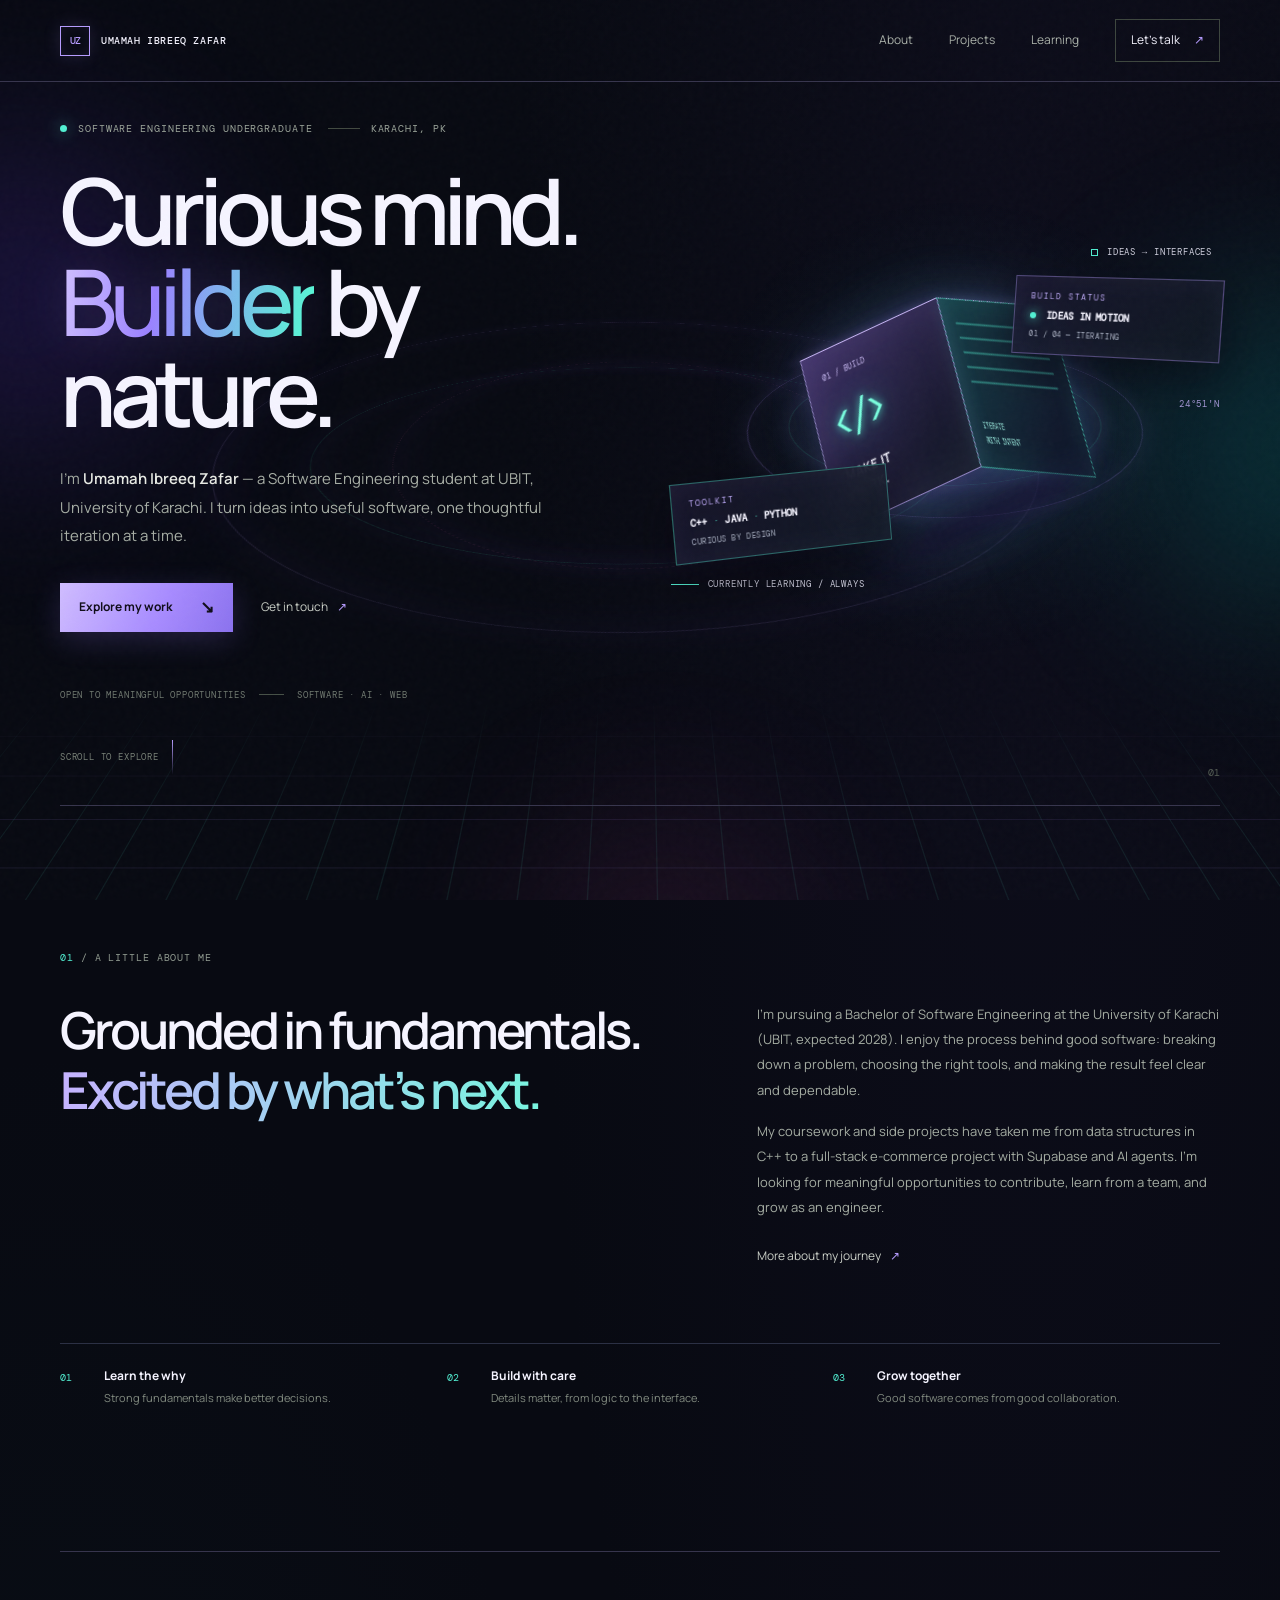
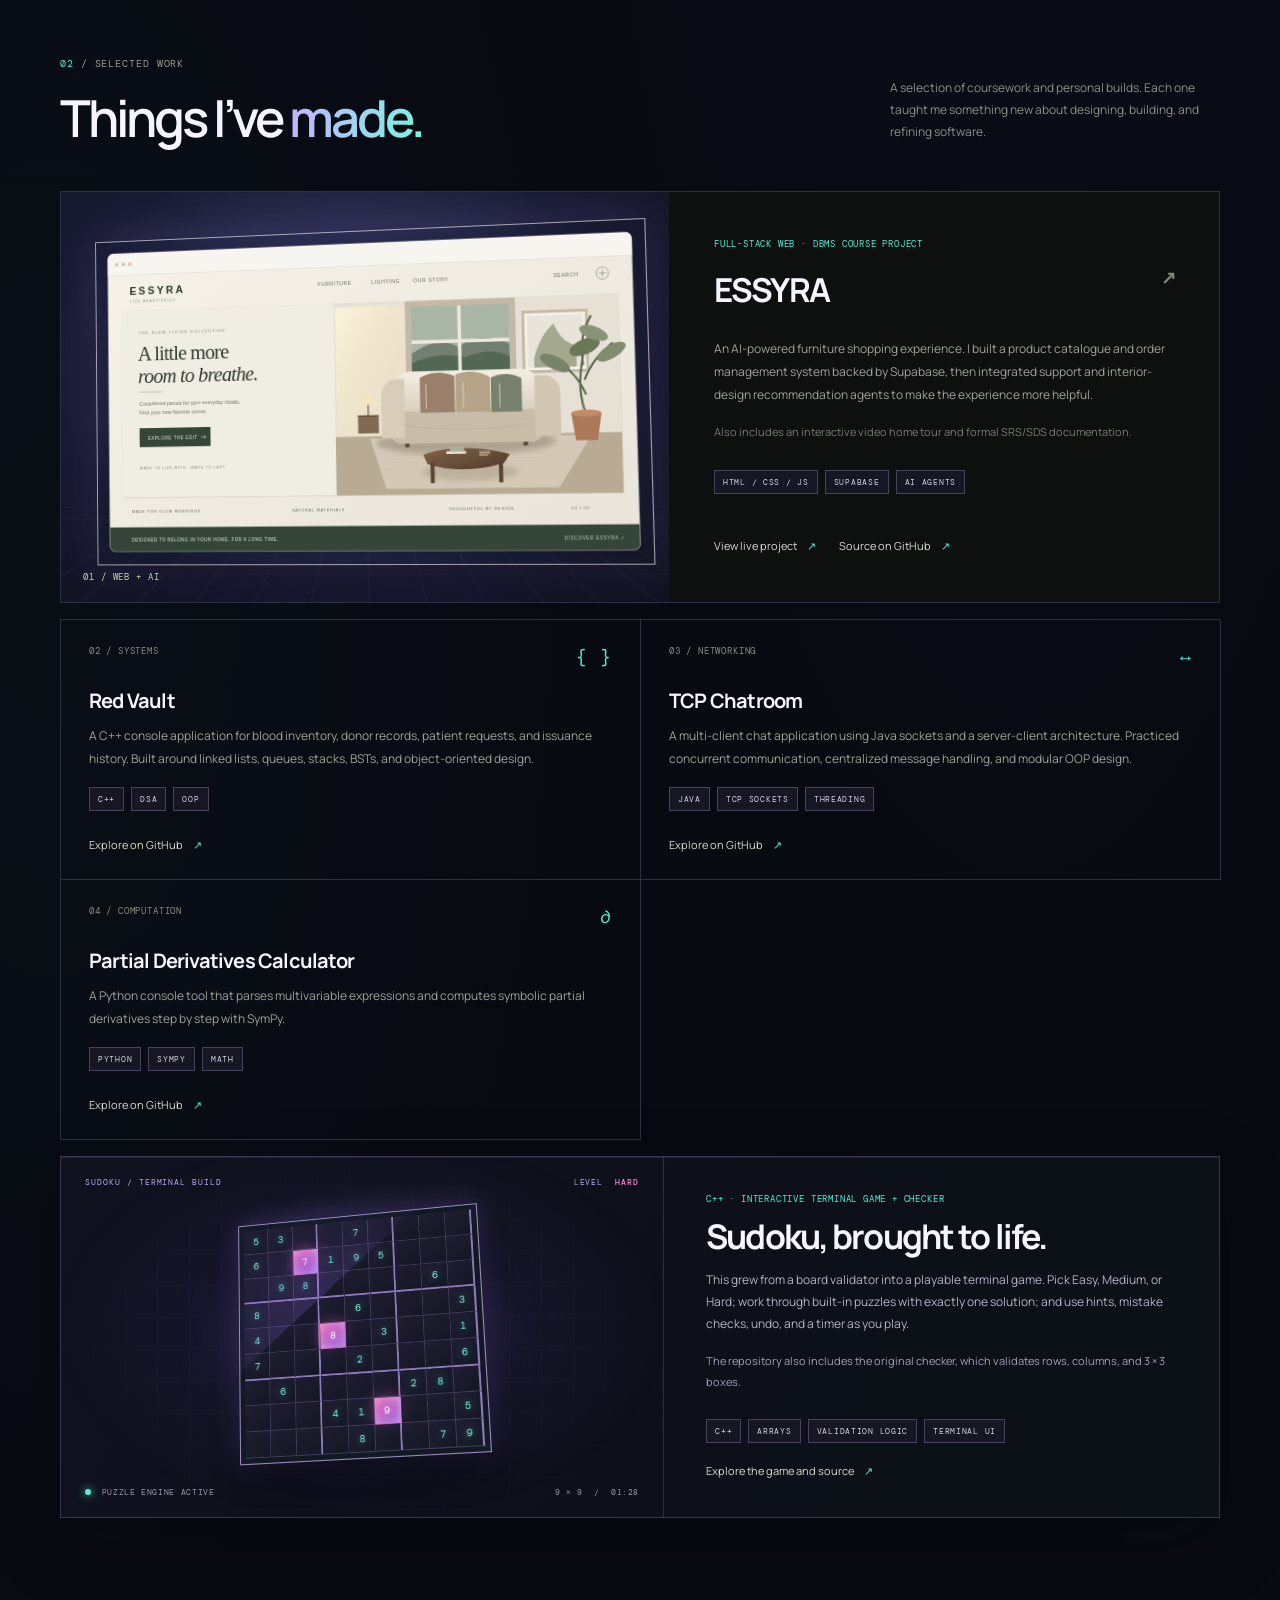
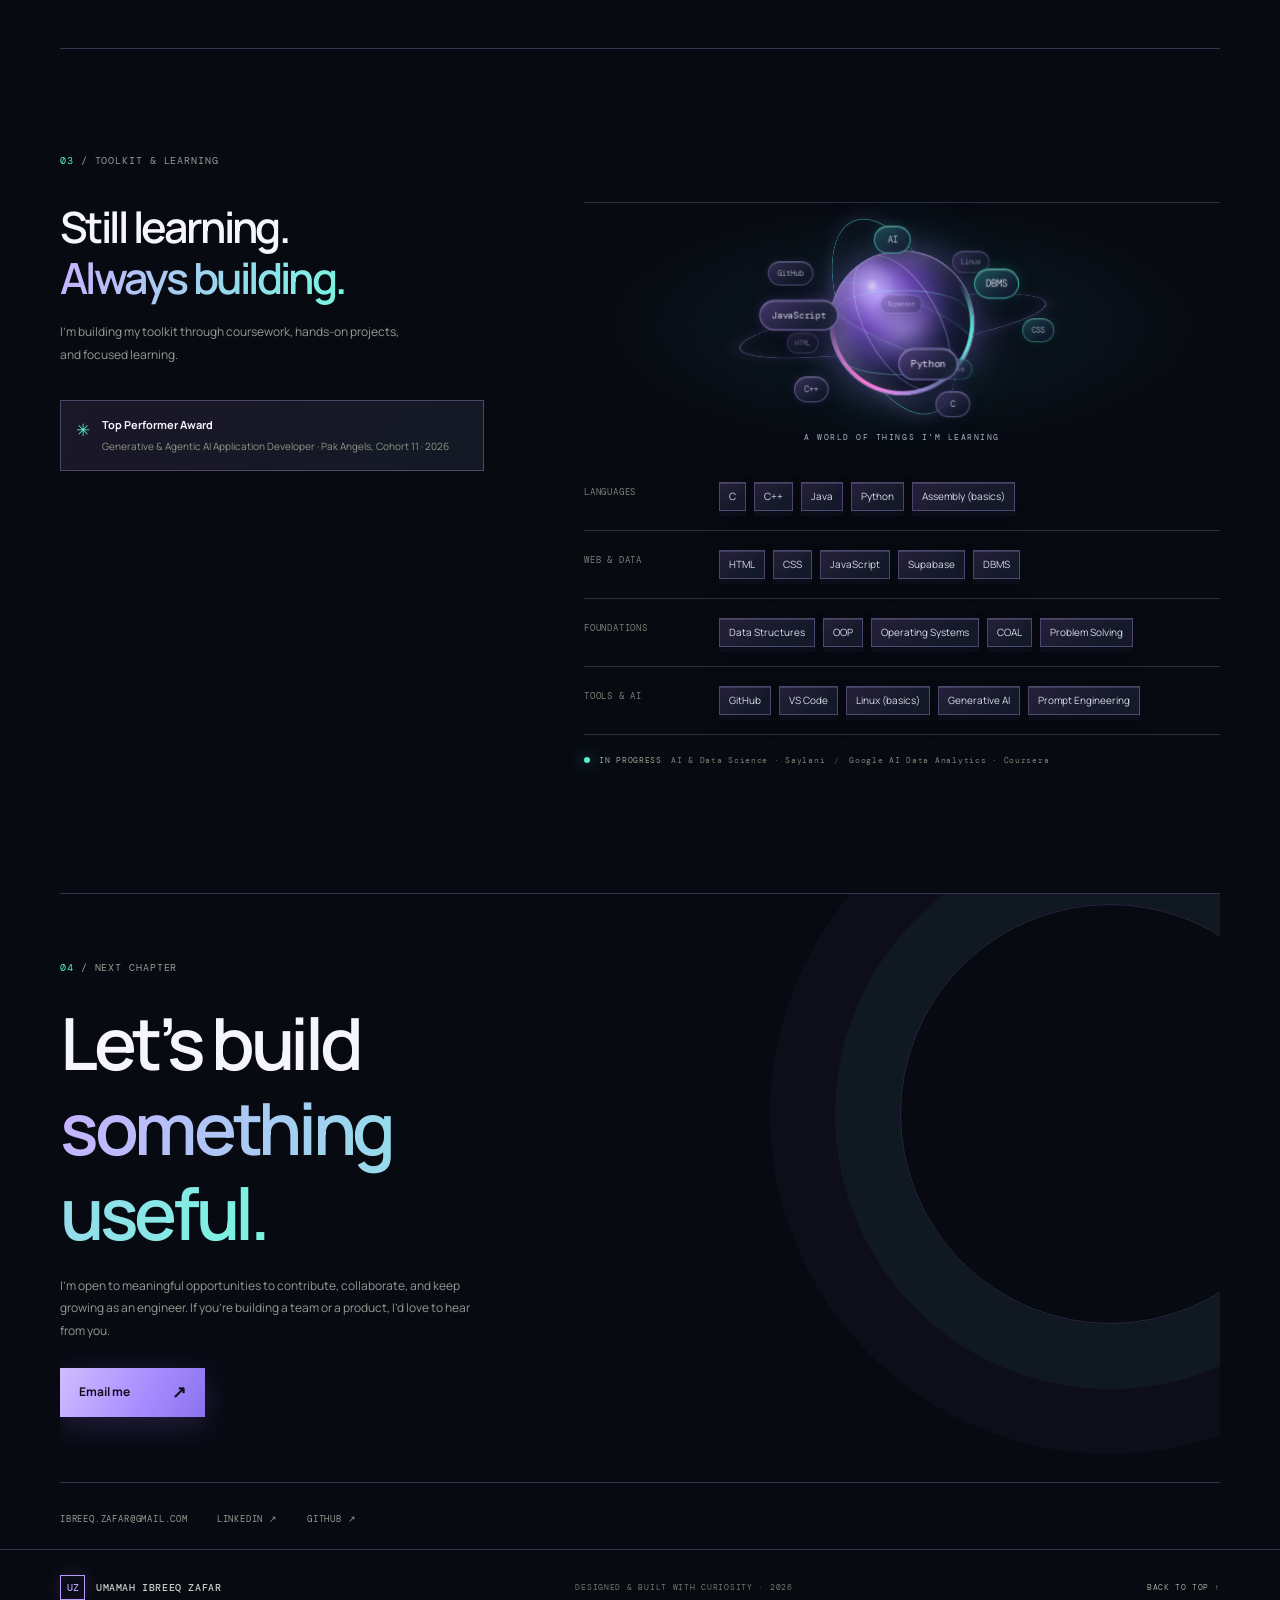
==== umamahibreeq.html @ ab9f7535 "Publish personal portfolio site" ====
<!doctype html>
<html lang="en">
<head>
  <meta charset="utf-8">
  <meta name="viewport" content="width=device-width, initial-scale=1">
  <meta name="theme-color" content="#0b0d0c">
  <meta name="description" content="Umamah Ibreeq Zafar is a Software Engineering undergraduate at UBIT, University of Karachi, building thoughtful software with C++, Java, Python, and web technologies.">
  <meta property="og:title" content="Umamah Ibreeq Zafar — Software Engineering Student">
  <meta property="og:description" content="Software engineering, AI assisted development, and projects built to solve real problems.">
  <meta property="og:type" content="website">
  <title>Umamah Ibreeq Zafar — Software Engineering Student</title>
  <link rel="preconnect" href="https://fonts.googleapis.com">
  <link rel="preconnect" href="https://fonts.gstatic.com" crossorigin>
  <link href="https://fonts.googleapis.com/css2?family=DM+Mono:wght@400;500&family=Manrope:wght@400;500;600;700;800&display=swap" rel="stylesheet">
  <link rel="stylesheet" href="styles.css">
  <link rel="stylesheet" href="effects.css">
</head>
<body>
  <div class="ambient-scene" aria-hidden="true">
    <div class="ambient-glow glow-left"></div><div class="ambient-glow glow-right"></div><div class="ambient-glow glow-floor"></div>
    <div class="ambient-ring ring-one"></div><div class="ambient-ring ring-two"></div><div class="ambient-ring ring-three"></div>
    <div class="ambient-grid"></div>
  </div>
  <div class="grain" aria-hidden="true"></div>
  <header class="topbar">
    <a class="wordmark" href="#home" aria-label="Umamah Ibreeq Zafar home"><span class="mark">UZ</span><span>UMAMAH IBREEQ ZAFAR</span></a>
    <nav aria-label="Main navigation">
      <a href="#about">About</a><a href="#work">Projects</a><a href="#learning">Learning</a>
      <a class="nav-contact" href="#contact">Let’s talk <span aria-hidden="true">↗</span></a>
    </nav>
  </header>

  <main>
    <section class="hero section-wrap" id="home">
      <div class="hero-copy">
        <div class="eyebrow"><span class="status-dot"></span> SOFTWARE ENGINEERING UNDERGRADUATE <span class="eyebrow-line"></span> KARACHI, PK</div>
        <h1>Curious mind.<br><span class="outline-word">Builder</span> by nature.</h1>
        <p class="hero-intro">I’m <strong>Umamah Ibreeq Zafar</strong> — a Software Engineering student at UBIT, University of Karachi. I turn ideas into useful software, one thoughtful iteration at a time.</p>
        <div class="hero-actions">
          <a class="button button-primary" href="#work">Explore my work <span aria-hidden="true">↘</span></a>
          <a class="text-link" href="mailto:ibreeq.zafar@gmail.com">Get in touch <span aria-hidden="true">↗</span></a>
        </div>
        <div class="hero-meta"><span>OPEN TO MEANINGFUL OPPORTUNITIES</span><span class="meta-sep"></span><span>SOFTWARE · AI · WEB</span></div>
      </div>
      <div class="hero-art" aria-label="Abstract three dimensional illustration of a software project taking shape">
        <div class="holo-panel panel-a" aria-hidden="true"><span>BUILD STATUS</span><strong><i></i> IDEAS IN MOTION</strong><small>01 / 04 — ITERATING</small></div>
        <div class="holo-panel panel-b" aria-hidden="true"><span>TOOLKIT</span><strong>C++ <b>·</b> JAVA <b>·</b> PYTHON</strong><small>CURIOUS BY DESIGN</small></div>
        <div class="orbit orbit-one"></div><div class="orbit orbit-two"></div>
        <div class="float-label label-top"><span class="tiny-square"></span> IDEAS → INTERFACES</div>
        <div class="cube-scene">
          <div class="cube">
            <div class="cube-face face-front"><span class="face-index">01 / BUILD</span><span class="face-symbol">&lt;/&gt;</span><span class="face-caption">MAKE IT<br>WORK.</span></div>
            <div class="cube-face face-side"><span class="side-lines"></span><span class="side-label">ITERATE<br>WITH INTENT</span></div>
            <div class="cube-face face-top"><span class="top-orbit"></span></div>
          </div>
          <div class="cube-shadow"></div>
        </div>
        <div class="float-label label-bottom"><span class="pulse-line"></span> CURRENTLY LEARNING / ALWAYS</div>
        <span class="art-coordinate coordinate-a">24°51′N</span><span class="art-coordinate coordinate-b">67°00′E</span>
      </div>
      <a class="scroll-cue" href="#about"><span>SCROLL TO EXPLORE</span><span class="scroll-line"></span></a>
      <span class="hero-number">01</span>
    </section>

    <section class="intro section-wrap" id="about">
      <div class="section-kicker"><span>01</span> / A LITTLE ABOUT ME</div>
      <div class="intro-grid">
        <h2>Grounded in fundamentals.<br><em>Excited by what’s next.</em></h2>
        <div class="intro-text"><p>I’m pursuing a Bachelor of Software Engineering at the University of Karachi (UBIT, expected 2028). I enjoy the process behind good software: breaking down a problem, choosing the right tools, and making the result feel clear and dependable.</p><p>My coursework and side projects have taken me from data structures in C++ to a full-stack e-commerce project with Supabase and AI agents. I’m looking for meaningful opportunities to contribute, learn from a team, and grow as an engineer.</p><a class="inline-link" href="https://www.linkedin.com/in/umamah-ibreeq-9a2bb63a8/" target="_blank" rel="noreferrer">More about my journey <span aria-hidden="true">↗</span></a></div>
      </div>
      <div class="principles"><div><span class="principle-no">01</span><strong>Learn the why</strong><span>Strong fundamentals make better decisions.</span></div><div><span class="principle-no">02</span><strong>Build with care</strong><span>Details matter, from logic to the interface.</span></div><div><span class="principle-no">03</span><strong>Grow together</strong><span>Good software comes from good collaboration.</span></div></div>
    </section>

    <section class="projects section-wrap" id="work">
      <div class="section-heading"><div><div class="section-kicker"><span>02</span> / SELECTED WORK</div><h2>Things I’ve <em>made.</em></h2></div><p>A selection of coursework and personal builds. Each one taught me something new about designing, building, and refining software.</p></div>
      <article class="project project-featured">
        <div class="project-visual essyra-visual"><div class="visual-grid"></div><img class="essyra-homepage" src="assets/essyra-homepage.svg" alt="Original homepage concept for ESSYRA, showing a refined furniture store with a warm, illustrated living room and editorial product layout"><span class="visual-tag">01 / WEB + AI</span></div>
        <div class="project-copy"><div class="project-type">FULL-STACK WEB · DBMS COURSE PROJECT</div><h3>ESSYRA<span class="project-arrow">↗</span></h3><p>An AI-powered furniture shopping experience. I built a product catalogue and order management system backed by Supabase, then integrated support and interior-design recommendation agents to make the experience more helpful.</p><p class="project-extra">Also includes an interactive video home tour and formal SRS/SDS documentation.</p><div class="tag-list"><span>HTML / CSS / JS</span><span>SUPABASE</span><span>AI AGENTS</span></div><div class="project-links"><a class="project-link" href="https://essyra-home.vercel.app/" target="_blank" rel="noreferrer">View live project <span aria-hidden="true">↗</span></a><a class="project-link" href="https://github.com/ibreeqzafar/Essyra-Furniture-Store-Project" target="_blank" rel="noreferrer">Source on GitHub <span aria-hidden="true">↗</span></a></div></div>
      </article>
      <div class="project-grid">
        <article class="project-card"><div class="card-top"><span>02 / SYSTEMS</span><span class="card-icon">{ }</span></div><h3>Red Vault</h3><p>A C++ console application for blood inventory, donor records, patient requests, and issuance history. Built around linked lists, queues, stacks, BSTs, and object-oriented design.</p><div class="tag-list"><span>C++</span><span>DSA</span><span>OOP</span></div><a href="https://github.com/ibreeqzafar/Red-Vault-Blood-Bank-System" target="_blank" rel="noreferrer" class="card-link">Explore on GitHub <span aria-hidden="true">↗</span></a></article>
        <article class="project-card"><div class="card-top"><span>03 / NETWORKING</span><span class="card-icon">↔</span></div><h3>TCP Chatroom</h3><p>A multi-client chat application using Java sockets and a server-client architecture. Practiced concurrent communication, centralized message handling, and modular OOP design.</p><div class="tag-list"><span>JAVA</span><span>TCP SOCKETS</span><span>THREADING</span></div><a href="https://github.com/ibreeqzafar" target="_blank" rel="noreferrer" class="card-link">Explore on GitHub <span aria-hidden="true">↗</span></a></article>
        <article class="project-card"><div class="card-top"><span>04 / COMPUTATION</span><span class="card-icon">∂</span></div><h3>Partial Derivatives Calculator</h3><p>A Python console tool that parses multivariable expressions and computes symbolic partial derivatives step by step with SymPy.</p><div class="tag-list"><span>PYTHON</span><span>SYMPY</span><span>MATH</span></div><a href="https://github.com/ibreeqzafar" target="_blank" rel="noreferrer" class="card-link">Explore on GitHub <span aria-hidden="true">↗</span></a></article>
      </div>
      <article class="project-sudoku">
        <div class="sudoku-display" role="img" aria-label="Decorative terminal-style Sudoku board preview, with three highlighted cells and a neon three dimensional frame">
          <div class="board-console"><span>SUDOKU / TERMINAL BUILD</span><span>LEVEL&nbsp; <b>HARD</b></span></div>
          <div class="board-stage"><div class="board-aura"></div><div class="sudoku-board" id="sudoku-board"></div></div>
          <div class="board-console board-console-bottom"><span><i></i> PUZZLE ENGINE ACTIVE</span><span>9 × 9&nbsp; / &nbsp;01:28</span></div>
        </div>
        <div class="sudoku-copy">
          <div class="project-type">C++ · INTERACTIVE TERMINAL GAME + CHECKER</div>
          <h3>Sudoku, brought to life.</h3>
          <p>This grew from a board validator into a playable terminal game. Pick Easy, Medium, or Hard; work through built-in puzzles with exactly one solution; and use hints, mistake checks, undo, and a timer as you play.</p>
          <p class="project-extra">The repository also includes the original checker, which validates rows, columns, and 3 × 3 boxes.</p>
          <div class="tag-list"><span>C++</span><span>ARRAYS</span><span>VALIDATION LOGIC</span><span>TERMINAL UI</span></div>
          <a href="https://github.com/ibreeqzafar/Sudoku-Terminal-Game" target="_blank" rel="noreferrer" class="project-link">Explore the game and source <span aria-hidden="true">↗</span></a>
        </div>
      </article>
    </section>

    <section class="toolkit section-wrap" id="learning">
      <div class="section-kicker"><span>03</span> / TOOLKIT & LEARNING</div>
      <div class="toolkit-grid"><div><h2>Still learning.<br><em>Always building.</em></h2><p>I’m building my toolkit through coursework, hands-on projects, and focused learning.</p><div class="award"><span class="award-star">✳</span><div><strong>Top Performer Award</strong><span>Generative & Agentic AI Application Developer · Pak Angels, Cohort 11 · 2026</span></div></div></div>
      <div class="skills-list"><div class="tech-globe-stage" role="img" aria-label="Animated 3D technology globe with orbiting labels for C, C++, Java, Python, HTML, CSS, JavaScript, Supabase, DBMS, GitHub, Linux, and AI"><div class="tech-globe"><span class="globe-meridian"></span><span class="globe-latitude latitude-one"></span><span class="globe-latitude latitude-two"></span><span class="globe-core-light"></span></div><div class="globe-ring ring-alpha"></div><div class="globe-ring ring-beta"></div><div class="tech-orbit-track" id="tech-orbit-track"><span class="tech-node">C</span><span class="tech-node">C++</span><span class="tech-node">Java</span><span class="tech-node">Python</span><span class="tech-node">HTML</span><span class="tech-node">CSS</span><span class="tech-node">JavaScript</span><span class="tech-node">Supabase</span><span class="tech-node">DBMS</span><span class="tech-node">GitHub</span><span class="tech-node">Linux</span><span class="tech-node">AI</span></div><span class="globe-caption">A WORLD OF THINGS I’M LEARNING</span></div><div class="skill-row"><span class="skill-label">LANGUAGES</span><div class="skill-items"><span>C</span><span>C++</span><span>Java</span><span>Python</span><span>Assembly (basics)</span></div></div><div class="skill-row"><span class="skill-label">WEB & DATA</span><div class="skill-items"><span>HTML</span><span>CSS</span><span>JavaScript</span><span>Supabase</span><span>DBMS</span></div></div><div class="skill-row"><span class="skill-label">FOUNDATIONS</span><div class="skill-items"><span>Data Structures</span><span>OOP</span><span>Operating Systems</span><span>COAL</span><span>Problem Solving</span></div></div><div class="skill-row"><span class="skill-label">TOOLS & AI</span><div class="skill-items"><span>GitHub</span><span>VS Code</span><span>Linux (basics)</span><span>Generative AI</span><span>Prompt Engineering</span></div></div><div class="learning-note"><span class="learning-pulse"></span> IN PROGRESS <span>AI & Data Science · Saylani</span><span class="note-divider">/</span><span>Google AI Data Analytics · Coursera</span></div></div></div>
    </section>

    <section class="contact section-wrap" id="contact"><div class="contact-orbit" aria-hidden="true"></div><div class="section-kicker"><span>04</span> / NEXT CHAPTER</div><div class="contact-content"><h2>Let’s build<br><em>something useful.</em></h2><p>I’m open to meaningful opportunities to contribute, collaborate, and keep growing as an engineer. If you’re building a team or a product, I’d love to hear from you.</p><a class="button button-primary contact-button" href="mailto:ibreeq.zafar@gmail.com">Email me <span aria-hidden="true">↗</span></a></div><div class="contact-footer"><a href="mailto:ibreeq.zafar@gmail.com">IBREEQ.ZAFAR@GMAIL.COM</a><a href="https://www.linkedin.com/in/umamah-ibreeq-9a2bb63a8/" target="_blank" rel="noreferrer">LINKEDIN ↗</a><a href="https://github.com/ibreeqzafar" target="_blank" rel="noreferrer">GITHUB ↗</a></div></section>
  </main>
  <footer class="footer"><a class="wordmark" href="#home"><span class="mark">UZ</span><span>UMAMAH IBREEQ ZAFAR</span></a><span>DESIGNED & BUILT WITH CURIOSITY · <span id="year">2026</span></span><a href="#home">BACK TO TOP ↑</a></footer>
  <script src="script.js"></script>
</body>
</html>
---- styles.css ----
:root{--bg:#0b0d0c;--surface:#101311;--surface-2:#151916;--text:#edf0ea;--muted:#949c93;--dim:#667068;--line:#29302a;--accent:#c7f36b;--accent-2:#9dcc45;--mono:'DM Mono',monospace;--sans:'Manrope',sans-serif;--wrap:1160px}*{box-sizing:border-box}html{scroll-behavior:smooth;scroll-padding-top:90px}body{margin:0;background:var(--bg);color:var(--text);font-family:var(--sans);font-size:15px;line-height:1.7;-webkit-font-smoothing:antialiased}a{color:inherit;text-decoration:none}a:focus-visible{outline:2px solid var(--accent);outline-offset:5px}.grain{position:fixed;inset:0;z-index:5;pointer-events:none;opacity:.13;background-image:url("data:image/svg+xml,%3Csvg viewBox='0 0 180 180' xmlns='http://www.w3.org/2000/svg'%3E%3Cfilter id='n'%3E%3CfeTurbulence type='fractalNoise' baseFrequency='.9' numOctaves='3' stitchTiles='stitch'/%3E%3C/filter%3E%3Crect width='100%25' height='100%25' filter='url(%23n)' opacity='.22'/%3E%3C/svg%3E")}.section-wrap{width:min(var(--wrap),calc(100% - 64px));margin-inline:auto}.topbar{height:82px;padding:0 max(32px,calc((100vw - var(--wrap))/2));display:flex;align-items:center;justify-content:space-between;border-bottom:1px solid rgba(255,255,255,.06);position:relative;z-index:10}.wordmark{display:flex;align-items:center;gap:11px;font:500 10px var(--mono);letter-spacing:.06em}.mark{width:30px;height:30px;border:1px solid var(--accent);color:var(--accent);display:grid;place-items:center;font:500 10px var(--mono);letter-spacing:-.05em}.topbar nav{display:flex;align-items:center;gap:36px;color:#a9b0a8;font-size:12px}.topbar nav a{transition:color .2s}.topbar nav a:hover,.text-link:hover,.inline-link:hover{color:var(--accent)}.topbar nav .nav-contact{padding:10px 15px;border:1px solid #3d463e;color:var(--text)}.nav-contact span{color:var(--accent);margin-left:12px}.hero{min-height:680px;position:relative;display:grid;grid-template-columns:1fr .9fr;align-items:center;padding-top:40px;padding-bottom:90px}.hero-copy{position:relative;z-index:2;padding-bottom:14px}.eyebrow,.hero-meta,.section-kicker,.float-label,.art-coordinate,.scroll-cue,.project-type,.card-top,.tag-list,.skill-label,.learning-note,.contact-footer,.footer>span,.footer>a:last-child{font:10px var(--mono);letter-spacing:.09em}.eyebrow{color:#9ca59a;display:flex;align-items:center;gap:11px;white-space:nowrap}.status-dot,.learning-pulse{width:7px;height:7px;border-radius:50%;background:var(--accent);box-shadow:0 0 12px #c7f36b99}.eyebrow-line{height:1px;width:32px;background:#424a41;margin-left:4px}.hero h1{font-size:clamp(54px,7.4vw,92px);line-height:.99;letter-spacing:-.075em;margin:30px 0 27px;font-weight:600}.outline-word{color:var(--accent);font-weight:500}.hero-intro{font-size:15px;line-height:1.9;color:#a7aea5;max-width:490px}.hero-intro strong{font-weight:600;color:#e7eae4}.hero-actions{display:flex;align-items:center;gap:28px;margin-top:32px}.button{min-height:49px;padding:0 19px;display:inline-flex;gap:28px;align-items:center;justify-content:space-between;font-size:12px;font-weight:700;transition:background .2s,color .2s,transform .2s}.button:hover{transform:translateY(-2px)}.button-primary{background:var(--accent);color:#11150e}.button-primary:hover{background:#d8ffa0}.button-primary span{font-size:17px}.text-link,.inline-link{font-size:12px;color:#c9cec6}.text-link span,.inline-link span{color:var(--accent);margin-left:7px}.hero-meta{display:flex;align-items:center;gap:13px;color:#707970;margin-top:57px;font-size:9px}.meta-sep{width:25px;height:1px;background:#465047}.hero-art{height:500px;position:relative;display:grid;place-items:center;perspective:1000px}.orbit{position:absolute;width:390px;height:390px;border:1px solid rgba(199,243,107,.12);border-radius:50%;transform:rotateX(65deg) rotateZ(-26deg)}.orbit-two{width:310px;height:310px;transform:rotateX(68deg) rotateZ(34deg);border-color:rgba(255,255,255,.08)}.cube-scene{width:240px;height:240px;position:relative;display:grid;place-items:center;transform:rotate(-25deg) rotateX(8deg);animation:float 6s ease-in-out infinite;transform-style:preserve-3d}.cube{width:185px;height:185px;position:relative;transform-style:preserve-3d;transform:rotateY(-34deg) rotateX(18deg)}.cube-face{position:absolute;inset:0;display:flex;flex-direction:column;justify-content:space-between;padding:21px;border:1px solid rgba(223,255,174,.55);background:linear-gradient(145deg,#273222,#111710 70%);box-shadow:inset 0 0 40px rgba(199,243,107,.08)}.face-front{transform:translateZ(92px)}.face-side{transform:rotateY(90deg) translateZ(92px);background:linear-gradient(120deg,#222d1e,#141a13);border-color:#52663d}.face-top{transform:rotateX(90deg) translateZ(92px);background:linear-gradient(135deg,#425333,#232c20);border-color:#718d4b}.face-index{font:9px var(--mono);color:#a1bf75;letter-spacing:.08em}.face-symbol{font:43px var(--mono);color:var(--accent);letter-spacing:-.1em;text-shadow:0 0 22px #c7f36b55}.face-caption{font-size:14px;line-height:1.35;letter-spacing:.05em;font-weight:800}.side-lines{height:80px;margin-top:4px;background:repeating-linear-gradient(0deg,transparent 0 13px,#93b669 14px,#93b669 15px,transparent 16px);opacity:.45}.side-label{font:9px var(--mono);color:#c6d8a7;line-height:1.8}.top-orbit{border:1px solid #9ab76a;border-radius:50%;height:65px;width:65px;display:block;transform:rotateX(55deg);margin:auto;box-shadow:0 0 18px #9ab76a33}.cube-shadow{position:absolute;width:195px;height:55px;background:#000;filter:blur(25px);transform:translateY(105px) rotateX(65deg);opacity:.55}.float-label{position:absolute;color:#90998c;font-size:9px;display:flex;align-items:center;gap:9px}.label-top{top:78px;right:8px}.label-bottom{bottom:78px;left:0}.tiny-square{width:7px;height:7px;border:1px solid var(--accent)}.pulse-line{height:1px;width:28px;background:var(--accent)}.art-coordinate{position:absolute;color:#606a5f;font-size:9px}.coordinate-a{right:0;top:46%}.coordinate-b{left:24px;bottom:25%}.scroll-cue{position:absolute;bottom:30px;left:0;color:#788077;font-size:9px;display:flex;align-items:center;gap:13px}.scroll-line{height:35px;width:1px;background:linear-gradient(var(--accent),transparent)}.hero-number{position:absolute;right:0;bottom:26px;color:#555e54;font:10px var(--mono)}.intro{padding-top:145px;padding-bottom:143px;border-top:1px solid var(--line)}.section-kicker{color:#929c91;font-size:10px}.section-kicker span{color:var(--accent)}.intro-grid{display:grid;grid-template-columns:1.15fr .85fr;gap:70px;margin-top:36px}.intro h2,.section-heading h2,.toolkit h2,.contact h2{font-size:clamp(34px,4vw,51px);line-height:1.18;letter-spacing:-.06em;font-weight:600;margin:0}.intro h2 em,.section-heading h2 em,.toolkit h2 em,.contact h2 em{font-style:normal;color:var(--accent)}.intro-text{padding-top:2px;color:#a5ada3;font-size:13px;line-height:1.95}.intro-text p{margin:0 0 16px}.inline-link{display:inline-block;margin-top:8px}.principles{margin-top:74px;border-top:1px solid var(--line);display:grid;grid-template-columns:repeat(3,1fr)}.principles>div{padding:22px 24px 0 0;display:grid;grid-template-columns:34px 1fr;align-content:start;gap:3px 10px}.principle-no{grid-row:span 2;color:var(--accent);font:10px var(--mono);padding-top:5px}.principles strong{font-size:12px;font-weight:700}.principles div span:last-child{color:#828b80;font-size:11px}.projects{padding-top:105px;padding-bottom:130px;border-top:1px solid var(--line)}.section-heading{display:flex;align-items:end;justify-content:space-between;margin-bottom:43px}.section-heading h2{margin-top:18px}.section-heading>p{max-width:330px;color:#899287;font-size:12px;line-height:1.85;margin:0 0 5px}.project-featured{display:grid;grid-template-columns:1.05fr .95fr;border:1px solid var(--line);background:#0d100e}.project-visual{min-height:410px;position:relative;overflow:hidden;display:grid;place-items:center}.essyra-visual{background:radial-gradient(ellipse at 48% 44%,#5b6b4a 0,#303a2d 27%,#182018 64%,#101510 100%)}.visual-grid{position:absolute;inset:0;background-image:linear-gradient(rgba(211,231,183,.1) 1px,transparent 1px),linear-gradient(90deg,rgba(211,231,183,.1) 1px,transparent 1px);background-size:34px 34px;transform:perspective(340px) rotateX(56deg) scale(1.7) translateY(36px);transform-origin:center bottom;opacity:.38}.essyra-window{position:relative;z-index:1;width:min(370px,80%);height:255px;background:#ece9df;color:#252920;box-shadow:0 24px 65px #0009;transform:rotate(-4deg) perspective(700px) rotateY(-8deg);transition:transform .4s}.project-featured:hover .essyra-window{transform:rotate(-2deg) perspective(700px) rotateY(-2deg) translateY(-5px)}.window-top{height:27px;background:#d8d9ce;padding:0 11px;display:flex;justify-content:space-between;align-items:center;color:#56604f;font:7px var(--mono)}.window-content{padding:18px 24px}.window-nav{display:flex;align-items:center;gap:7px;font-size:10px;font-weight:800}.window-nav:first-letter{color:#72855c}.window-nav i{margin-left:auto;font:8px var(--mono);color:#555}.window-title{font-family:Georgia,serif;font-size:32px;line-height:1.08;margin:29px 0 6px;letter-spacing:-.05em}.window-title em{font-weight:400;color:#758466}.window-sub{font-size:8px;color:#74776d}.window-button{display:inline-block;margin-top:18px;background:#798564;color:white;padding:8px 10px;font:7px var(--mono);letter-spacing:.04em}.visual-tag{position:absolute;left:22px;bottom:19px;color:#c4d2b4;font:9px var(--mono);letter-spacing:.1em}.project-copy{padding:46px 45px;display:flex;flex-direction:column;align-items:flex-start}.project-type{color:var(--accent);font-size:9px}.project-copy h3{width:100%;font-size:33px;letter-spacing:-.055em;margin:12px 0}.project-arrow{float:right;color:#7d8978;font-size:18px}.project-copy p,.project-card p{font-size:12px;line-height:1.9;color:#9ca49a;margin:8px 0}.project-copy .project-extra{color:#737d72;font-size:11px}.tag-list{display:flex;flex-wrap:wrap;gap:7px;margin-top:19px;font-size:8px}.tag-list span{border:1px solid #333b32;padding:6px 8px;color:#aeb7aa}.project-link,.card-link{margin-top:auto;padding-top:25px;color:#d7ddd2;font-size:11px}.project-link span,.card-link span{color:var(--accent);margin-left:8px}.project-grid{display:grid;grid-template-columns:repeat(2,1fr);margin-top:16px;border:1px solid var(--line);border-right:0;border-bottom:0}.project-card{min-height:260px;padding:25px 28px 24px;border-right:1px solid var(--line);border-bottom:1px solid var(--line);display:flex;flex-direction:column;transition:background .2s}.project-card:hover{background:#111612}.card-top{display:flex;justify-content:space-between;color:#858e83;font-size:9px}.card-icon{font:18px var(--mono);color:var(--accent)}.project-card h3{font-size:20px;letter-spacing:-.04em;margin:15px 0 2px}.project-card p{margin:5px 0}.project-card .tag-list{margin-top:11px}.project-card .card-link{padding-top:18px}.toolkit{padding-top:105px;padding-bottom:128px;border-top:1px solid var(--line)}.toolkit-grid{display:grid;grid-template-columns:.8fr 1.2fr;gap:100px;margin-top:35px}.toolkit h2{font-size:43px}.toolkit-grid>div:first-child>p{color:#939c91;font-size:12px;line-height:1.9;max-width:340px;margin-top:18px}.award{display:flex;gap:12px;align-items:flex-start;margin-top:33px;padding:15px;border:1px solid #34402e;background:#121811}.award-star{color:var(--accent);font-size:17px}.award div{display:grid;gap:3px}.award strong{font-size:11px}.award div span{font-size:10px;color:#8d9887;line-height:1.7}.skills-list{border-top:1px solid var(--line)}.skill-row{display:grid;grid-template-columns:115px 1fr;gap:20px;padding:19px 0;border-bottom:1px solid var(--line)}.skill-label{color:#778174;font-size:9px;padding-top:4px}.skill-items{display:flex;gap:8px;flex-wrap:wrap}.skill-items span{color:#c4cbc1;background:#171c18;padding:5px 9px;font-size:10px}.learning-note{display:flex;align-items:center;gap:9px;flex-wrap:wrap;color:#9aa394;font-size:8px;margin-top:20px}.learning-note>span:not(.learning-pulse):not(.note-divider){color:#778174}.learning-pulse{width:6px;height:6px}.note-divider{color:#4d5849}.contact{min-height:470px;padding:67px 0 0;border-top:1px solid var(--line);position:relative;overflow:hidden}.contact-orbit{position:absolute;right:-100px;top:10px;width:420px;height:420px;border:1px solid #c7f36b16;border-radius:50%;box-shadow:0 0 0 65px #c7f36b08,0 0 0 130px #c7f36b05}.contact-content{max-width:530px;position:relative;z-index:1}.contact h2{font-size:clamp(49px,6vw,72px);margin-top:27px}.contact-content p{color:#929b91;font-size:12px;line-height:1.9;max-width:410px;margin:19px 0 25px}.contact-button{min-width:145px}.contact-footer{display:flex;gap:29px;padding:30px 0 24px;border-top:1px solid var(--line);margin-top:65px;color:#939c90;font-size:9px}.contact-footer a:hover,.footer>a:last-child:hover{color:var(--accent)}.footer{height:75px;display:flex;align-items:center;justify-content:space-between;padding:0 max(32px,calc((100vw - var(--wrap))/2));border-top:1px solid var(--line);color:#6d776b}.footer .wordmark{color:#c6ccc3}.footer .mark{width:25px;height:25px}.footer>span,.footer>a:last-child{font-size:8px}.footer>a:last-child{color:#9aa396;letter-spacing:.08em}@keyframes float{0%,100%{transform:rotate(-25deg) rotateX(8deg) translateY(0)}50%{transform:rotate(-23deg) rotateX(10deg) translateY(-11px)}}@media(max-width:800px){.section-wrap{width:calc(100% - 42px)}.topbar{height:70px;padding-inline:21px}.topbar nav{gap:17px}.topbar nav a{font-size:10px}.topbar nav .nav-contact{padding:8px}.hero{grid-template-columns:1fr .75fr;min-height:600px}.hero-art{transform:scale(.8);margin-inline:-35px}.hero h1{font-size:clamp(49px,8vw,70px)}.eyebrow{font-size:8px}.intro-grid{gap:35px}.project-copy{padding:30px 27px}.project-visual{min-height:350px}.toolkit-grid{gap:40px}.skill-row{grid-template-columns:90px 1fr}.footer{padding-inline:21px}}@media(max-width:600px){.section-wrap{width:calc(100% - 40px)}.topbar{padding-inline:20px}.wordmark{font-size:8px;gap:8px}.mark{width:27px;height:27px}.topbar nav{gap:14px}.topbar nav a:not(.nav-contact){display:none}.topbar nav .nav-contact{font-size:10px}.hero{display:block;min-height:auto;padding-top:79px;padding-bottom:83px}.hero-copy{padding:0}.eyebrow{font-size:8px;gap:8px}.eyebrow-line{width:15px}.hero h1{font-size:clamp(55px,15vw,78px);margin:25px 0 19px}.hero-intro{font-size:13px;max-width:430px}.hero-actions{margin-top:25px;gap:22px}.button{min-height:46px;padding-inline:14px;font-size:11px}.text-link{font-size:11px}.hero-meta{font-size:7px;margin-top:34px}.hero-art{height:300px;width:100%;margin:16px 0 -14px;transform:scale(.78)}.orbit{width:340px;height:340px}.orbit-two{width:275px;height:275px}.label-top{top:5px;right:10px}.label-bottom{bottom:3px;left:6px}.coordinate-a{right:0;top:46%}.coordinate-b{left:5px;bottom:25%}.scroll-cue{bottom:12px;font-size:8px}.hero-number{bottom:12px}.intro{padding-top:90px;padding-bottom:88px}.intro-grid{grid-template-columns:1fr;gap:18px;margin-top:27px}.intro h2,.section-heading h2{font-size:35px}.intro-text{font-size:12px}.principles{margin-top:42px;grid-template-columns:1fr}.principles>div{padding:15px 0;border-bottom:1px solid var(--line)}.projects{padding-top:80px;padding-bottom:85px}.section-heading{display:block;margin-bottom:28px}.section-heading>p{margin-top:15px}.section-heading h2{margin-top:13px}.project-featured{grid-template-columns:1fr}.project-visual{min-height:300px}.project-copy{padding:27px 23px 30px;min-height:330px}.project-copy h3{font-size:29px}.project-grid{grid-template-columns:1fr}.project-card{min-height:235px;padding:22px}.toolkit{padding-top:80px;padding-bottom:90px}.toolkit-grid{grid-template-columns:1fr;gap:38px;margin-top:28px}.toolkit h2{font-size:39px}.skill-row{grid-template-columns:1fr;gap:9px;padding:15px 0}.skill-items{gap:6px}.skill-items span{font-size:9px}.learning-note{line-height:2}.contact{padding-top:52px;min-height:440px}.contact h2{font-size:55px}.contact-footer{gap:16px;flex-wrap:wrap;margin-top:50px;font-size:8px}.contact-orbit{right:-250px;top:55px;width:350px;height:350px}.footer{height:auto;min-height:86px;padding:17px 20px;flex-wrap:wrap;gap:13px}.footer>span{order:3;width:100%;font-size:7px}.footer>a:last-child{font-size:7px}}@media(prefers-reduced-motion:reduce){html{scroll-behavior:auto}*,*::before,*::after{animation-duration:.01ms!important;animation-iteration-count:1!important;transition-duration:.01ms!important;scroll-behavior:auto!important}}
---- effects.css ----
/* High-contrast dimensional art direction */
:root {
  --bg: #080a12;
  --surface: #101321;
  --surface-2: #171a2b;
  --line: #2b3044;
  --accent: #b69cff;
  --accent-2: #52efd2;
  --text: #f5f4ff;
  --muted: #b1b4c5;
}

body {
  position: relative;
  isolation: isolate;
  background:
    radial-gradient(ellipse at 80% 7%, #251b4629, transparent 35%),
    radial-gradient(ellipse at 4% 45%, #102b3022, transparent 30%),
    var(--bg);
}
.ambient-scene {
  position: fixed;
  z-index: 0;
  inset: 0;
  overflow: hidden;
  pointer-events: none;
  perspective: 1100px;
}
.topbar, main, .footer { position: relative; z-index: 1; }
.ambient-glow {
  position: absolute;
  width: 38vw;
  height: 38vw;
  min-width: 300px;
  min-height: 300px;
  border-radius: 50%;
  filter: blur(85px);
  opacity: .25;
  animation: ambient-breathe 12s ease-in-out infinite alternate;
}
.glow-left { top: 6%; left: -17%; background: radial-gradient(circle, #713dff, transparent 68%); }
.glow-right { top: 23%; right: -20%; background: radial-gradient(circle, #00d8ce, transparent 68%); animation-delay: -5s; }
.glow-floor { bottom: -34%; left: 33%; background: radial-gradient(circle, #f54eb8, transparent 66%); opacity: .13; animation-delay: -8s; }
.ambient-ring {
  position: absolute;
  width: min(61vw, 790px);
  aspect-ratio: 1;
  top: 4%;
  left: 49%;
  border: 1px solid #b69cff21;
  border-radius: 50%;
  box-shadow: inset 0 0 55px #9a72ff0a, 0 0 40px #9a72ff0a;
  transform-style: preserve-3d;
}
.ring-one { transform: translateX(-50%) rotateX(68deg) rotateZ(-24deg); animation: ring-turn 52s linear infinite; }
.ring-two { width: min(48vw, 610px); top: 15%; border-color: #52efd21d; transform: translateX(-50%) rotateX(72deg) rotateZ(31deg); animation: ring-turn-reverse 68s linear infinite; }
.ring-three { width: min(37vw, 460px); top: 24%; border-color: #ff78d31a; border-style: dashed; transform: translateX(-50%) rotateX(64deg) rotateZ(4deg); animation: ring-turn 83s linear infinite; }
.ambient-grid {
  position: absolute;
  left: -35%;
  bottom: -44%;
  width: 170%;
  height: 78%;
  transform: rotateX(66deg) translateZ(-130px);
  transform-origin: center top;
  background-image: linear-gradient(#a78bfa1c 1px, transparent 1px), linear-gradient(90deg, #52efd216 1px, transparent 1px);
  background-size: 58px 58px;
  mask-image: linear-gradient(to bottom, transparent 0%, #000 28%, #000 72%, transparent 100%);
}
.hero, .intro, .projects, .toolkit, .contact { background-color: transparent; }
.grain { opacity: .095; }
.topbar, .intro, .projects, .toolkit, .contact, .footer, .contact-footer { border-color: #37354d; }
.mark {
  border-color: var(--accent);
  color: var(--accent);
  box-shadow: 0 0 18px #b69cff24, inset 0 0 12px #b69cff12;
}
.status-dot, .learning-pulse {
  background: var(--accent-2);
  box-shadow: 0 0 15px #52efd2aa;
}
.outline-word {
  background: linear-gradient(100deg, #d3c4ff 0%, #9b82ff 38%, #59f4d5 95%);
  background-clip: text;
  -webkit-background-clip: text;
  color: transparent;
  filter: drop-shadow(0 0 24px #9b82ff35);
}
.button-primary {
  color: #100d1a;
  background: linear-gradient(115deg, #d0bdff, #a88cff 58%, #8b72ee);
  box-shadow: 0 8px 30px #9476ff32;
}
.button-primary:hover {
  background: linear-gradient(115deg, #e2d7ff, #b59cff 58%, #a48df8);
  box-shadow: 0 12px 38px #9476ff55;
}
.hero-art {
  isolation: isolate;
  background:
    radial-gradient(ellipse at 54% 48%, #694de22a, transparent 36%),
    radial-gradient(ellipse at 52% 52%, #42e9d512, transparent 63%);
}
.hero-art::before {
  content: "";
  position: absolute;
  z-index: -1;
  width: 340px;
  height: 340px;
  border-radius: 50%;
  background: radial-gradient(circle, #8063ff2d 0, #31d9cc12 38%, transparent 70%);
  filter: blur(12px);
  animation: core-pulse 5s ease-in-out infinite;
}
.orbit {
  border-color: #a78bfa3b;
  box-shadow: 0 0 25px #a78bfa12, inset 0 0 25px #a78bfa0b;
}
.orbit-two { border-color: #52efd227; }
.cube-scene { filter: drop-shadow(0 0 28px #9875ff29); }
.cube-face {
  border-color: #c5b3ffb3;
  background: linear-gradient(145deg, #453674 0%, #1c1a35 48%, #111626 100%);
  box-shadow: inset 0 0 45px #bb9cff18, 0 0 24px #a78bfa1a;
}
.face-front { background: linear-gradient(145deg, #3f3267, #1a1a31 70%, #121a25); }
.face-side {
  background: linear-gradient(125deg, #163e47, #11192c 76%);
  border-color: #52efd2a6;
  box-shadow: inset 0 0 38px #52efd21c, 0 0 22px #52efd216;
}
.face-top {
  background: linear-gradient(135deg, #8062c1, #394c70);
  border-color: #d3c0ff;
  box-shadow: inset 0 0 28px #fff3, 0 0 28px #a78bfa38;
}
.face-symbol {
  color: #7affdf;
  text-shadow: 0 0 10px #52efd2, 0 0 34px #52efd2a1;
}
.face-index { color: #d5c5ff; }
.side-label { color: #a9fff0; }
.side-lines { background: repeating-linear-gradient(0deg, transparent 0 13px, #52efd2 14px, #52efd2 15px, transparent 16px); }
.top-orbit { border-color: #aefbed; box-shadow: 0 0 24px #52efd288; }
.cube-shadow { background: #140d2e; opacity: .82; filter: blur(28px); }
.float-label { color: #d1d1e0; }
.tiny-square { border-color: var(--accent-2); }
.pulse-line { background: var(--accent-2); }
.art-coordinate { color: #a99cdc; }
.holo-panel {
  position: absolute;
  z-index: 2;
  display: grid;
  gap: 4px;
  min-width: 194px;
  padding: 12px 15px;
  border: 1px solid #b69cff61;
  background: linear-gradient(135deg, #18162ddd, #101822dd);
  box-shadow: 0 13px 42px #05040e88, inset 0 0 25px #b69cff0e;
  backdrop-filter: blur(10px);
  transform-style: preserve-3d;
  font-family: var(--mono);
}
.holo-panel span { color: #b7a4ee; font-size: 8px; letter-spacing: .12em; }
.holo-panel strong { color: #f5f4ff; font-size: 9px; letter-spacing: .025em; }
.holo-panel strong b { color: var(--accent-2); font-weight: 400; }
.holo-panel small { color: #aeb5c7; font-size: 7px; letter-spacing: .08em; }
.panel-a {
  top: 119px;
  right: -2px;
  transform: rotateY(-18deg) rotateZ(4deg) translateZ(70px);
  animation: panel-float 6s ease-in-out infinite;
}
.panel-a strong i {
  display: inline-block;
  width: 6px;
  height: 6px;
  margin-right: 5px;
  border-radius: 50%;
  background: var(--accent-2);
  box-shadow: 0 0 10px var(--accent-2);
}
.panel-b {
  bottom: 123px;
  left: 5px;
  min-width: 205px;
  border-color: #52efd261;
  transform: rotateY(15deg) rotateZ(-5deg) translateZ(50px);
  animation: panel-float 7s ease-in-out -2s infinite;
}
.section-kicker span, .card-icon { color: var(--accent-2); }
.intro h2 em, .section-heading h2 em, .toolkit h2 em, .contact h2 em {
  background: linear-gradient(95deg, #c6b2ff, #78f5df);
  background-clip: text;
  -webkit-background-clip: text;
  color: transparent;
}
.principle-no, .project-type, .project-link span, .card-link span { color: var(--accent-2); }
.essyra-visual { background: radial-gradient(ellipse at 47% 43%, #6150a9 0, #30345d 31%, #191b35 66%, #111321 100%); }
.visual-grid { background-image: linear-gradient(#a99aff22 1px, transparent 1px), linear-gradient(90deg, #a99aff22 1px, transparent 1px); }
.essyra-homepage {
  position: relative;
  z-index: 1;
  display: block;
  width: min(91%, 660px);
  height: auto;
  border: 1px solid #fff9;
  box-shadow: 0 28px 75px #06070e8c, 0 0 45px #b69cff30;
  transform: perspective(950px) rotateY(-7deg) rotateX(2deg) rotateZ(-1.3deg) translateZ(8px);
  transition: transform .5s cubic-bezier(.2,.8,.2,1), box-shadow .5s;
}
.visual-tag { z-index: 2; }
.project-featured:hover .essyra-homepage {
  transform: perspective(950px) rotateY(-2deg) rotateX(0) rotateZ(-.4deg) translateY(-5px) translateZ(22px);
  box-shadow: 0 34px 85px #06070eb0, 0 0 56px #b69cff45;
}
.tag-list span { border-color: #48435d; background: #161722; color: #d6d0e5; }
.project-card:hover { background: #131526; box-shadow: inset 0 1px #b69cff34; }
.project-card, .project-featured, .project-sudoku {
  position: relative;
  isolation: isolate;
  transform: perspective(1100px) rotateX(var(--card-tilt-x, 0deg)) rotateY(var(--card-tilt-y, 0deg));
  transform-style: preserve-3d;
  transition: transform .22s ease-out, box-shadow .3s ease;
}
.project-card::before, .project-featured::before, .project-sudoku::before {
  content: "";
  position: absolute;
  z-index: 0;
  inset: 0;
  pointer-events: none;
  background: radial-gradient(360px circle at var(--spot-x, 50%) var(--spot-y, 50%), #9d7aff20, #52efd20a 42%, transparent 72%);
  opacity: 0;
  transition: opacity .24s ease;
}
.project-card:hover::before, .project-featured:hover::before, .project-sudoku:hover::before { opacity: 1; }
.project-card > *, .project-featured > *, .project-sudoku > * { position: relative; z-index: 1; }
.award { border-color: #4e4567; background: linear-gradient(115deg, #1a1728, #141925); }
.award-star { color: var(--accent-2); }
.skill-items span { border: 1px solid #292d40; background: #171a2a; color: #d7d9e8; }
.skill-items { perspective: 700px; perspective-origin: center; }
.skill-items span {
  position: relative;
  transform-style: preserve-3d;
  border-color: #8a79bf77;
  background: linear-gradient(145deg, #26203a, #151a2a 68%);
  box-shadow: 0 5px 0 #0b0d18, 0 9px 18px #05060d55, inset 0 1px #e3d6ff28;
  animation: tech-float 5.5s ease-in-out infinite;
  transition: transform .3s ease, box-shadow .3s ease, border-color .3s ease, color .3s ease;
}
.skill-items span:nth-child(3n + 1) { animation-delay: -.7s; }
.skill-items span:nth-child(3n + 2) { animation-delay: -2.1s; }
.skill-items span:nth-child(3n) { animation-delay: -3.4s; }
.skill-items span::after {
  content: "";
  position: absolute;
  inset: 3px;
  border: 1px solid #52efd21b;
  transform: translateZ(-4px);
  pointer-events: none;
}
.skill-items span:hover {
  z-index: 2;
  color: #f7f4ff;
  border-color: #52efd2;
  background: linear-gradient(145deg, #59408d, #184550);
  box-shadow: 0 8px 0 #0b0d18, 0 17px 28px #52efd228, 0 0 22px #b69cff27, inset 0 1px #fff7;
  transform: rotateX(-13deg) rotateY(14deg) translateY(-4px) translateZ(12px) scale(1.06);
  animation-play-state: paused;
}
.contact-orbit { border-color: #b69cff30; box-shadow: 0 0 0 65px #52efd20b, 0 0 0 130px #b69cff08; }

.tech-globe-stage {
  position: relative;
  display: grid;
  place-items: center;
  height: 254px;
  margin: -7px 0 13px;
  overflow: hidden;
  perspective: 900px;
  transform-style: preserve-3d;
  background: radial-gradient(ellipse at 50% 51%, #8c61ff12 0, #35e9d90a 39%, transparent 70%);
}
.tech-globe {
  position: relative;
  z-index: 1;
  width: 144px;
  height: 144px;
  border: 1px solid #d6c3ff9c;
  border-radius: 50%;
  overflow: hidden;
  background:
    radial-gradient(circle at 29% 24%, #fff9 0, #c5b2ff69 5%, transparent 16%),
    radial-gradient(circle at 34% 31%, #bb9aff 0, #6444af 25%, #21254a 57%, #101a2b 83%, #52efd23d 100%);
  box-shadow: inset -20px -9px 32px #050a1580, inset 12px 7px 25px #e2d5ff58, 0 0 36px #9a72ff5b, 0 0 78px #52efd21e;
  transform: translateZ(8px);
  animation: tech-orb-breathe 5s ease-in-out infinite;
}
.tech-globe::before, .tech-globe::after {
  content: "";
  position: absolute;
  inset: -10%;
  border: 1px solid #8af5e35c;
  border-radius: 50%;
  transform: rotate(-26deg) scaleX(.42);
  box-shadow: 0 0 14px #52efd21b;
}
.tech-globe::after {
  inset: 11% -11%;
  border-color: #d3b7ff74;
  transform: rotate(23deg) scaleY(.43);
}
.tech-globe::before {
  inset: -1px;
  border: 0;
  background: conic-gradient(from 15deg, transparent 0deg 42deg, #52efd2 82deg, #b69cff 151deg, #ff78d3 196deg, transparent 260deg 360deg);
  filter: drop-shadow(0 0 6px #a78bfa);
  mask: radial-gradient(farthest-side, transparent calc(100% - 5px), #000 calc(100% - 4px));
  transform: none;
  animation: tech-orb-spin 10s linear infinite;
}
.globe-meridian {
  position: absolute;
  inset: -2% 24%;
  border: 1px solid #e3d5ff58;
  border-radius: 50%;
  transform: rotate(-29deg);
}
.globe-latitude {
  position: absolute;
  left: 4%;
  width: 92%;
  height: 31%;
  border-top: 1px solid #85f5e35f;
  border-radius: 50%;
}
.latitude-one { top: 27%; }
.latitude-two { top: 56%; transform: rotate(180deg); }
.globe-core-light {
  position: absolute;
  inset: 34% 37%;
  border-radius: 50%;
  background: #d9cbff;
  filter: blur(14px);
  opacity: .52;
}
.globe-ring {
  position: absolute;
  left: 50%;
  top: 50%;
  width: 330px;
  height: 116px;
  border: 1px solid #b69cff73;
  border-radius: 50%;
  box-shadow: 0 0 19px #a78bfa23, inset 0 0 18px #a78bfa15;
  transform-style: preserve-3d;
}
.ring-alpha { transform: translate(-50%, -50%) rotateX(68deg) rotateZ(-24deg); animation: ring-alpha-spin 24s linear infinite; }
.ring-beta {
  width: 292px;
  height: 155px;
  border-color: #52efd26a;
  transform: translate(-50%, -50%) rotateY(63deg) rotateZ(28deg);
  animation: ring-beta-spin 31s linear infinite reverse;
}
.tech-orbit-track { position: absolute; inset: 0; z-index: 3; transform-style: preserve-3d; }
.tech-node {
  position: absolute;
  top: 50%;
  left: 50%;
  display: grid;
  place-items: center;
  min-width: 37px;
  min-height: 28px;
  padding: 4px 10px;
  border: 1px solid #a993e9b5;
  border-radius: 999px;
  color: #f4f0ff;
  background: linear-gradient(145deg, #554080ed, #171e32ee 74%);
  box-shadow: 0 6px 18px #05061195, inset 0 1px #fff5, 0 0 14px #a78bfa3b;
  backdrop-filter: blur(8px);
  font: 9px var(--mono);
  white-space: nowrap;
  will-change: transform, opacity;
}
.tech-node:nth-child(3n) { border-color: #59e8d5c4; background: linear-gradient(145deg, #22646bea, #142034f2 76%); box-shadow: 0 6px 18px #05061195, inset 0 1px #fff5, 0 0 16px #52efd238; }
.globe-caption { position: absolute; z-index: 4; bottom: 8px; color: #aab1c4; font: 8px var(--mono); letter-spacing: .19em; }

.project-sudoku {
  display: grid;
  grid-template-columns: 1fr .92fr;
  min-height: 355px;
  margin-top: 16px;
  border: 1px solid #8d78bd55;
  background: linear-gradient(110deg, #111321ed, #0d1118ed 72%);
  box-shadow: 0 24px 65px #04050c55, inset 0 1px #d7c5ff1b;
  overflow: hidden;
}
.project-links { display: flex; flex-wrap: wrap; gap: 7px 23px; margin-top: auto; padding-top: 24px; }
.project-links .project-link { margin-top: 0; padding-top: 0; }
.sudoku-display {
  position: relative;
  display: flex;
  flex-direction: column;
  justify-content: space-between;
  min-height: 355px;
  padding: 20px 24px;
  overflow: hidden;
  border-right: 1px solid #8d78bd44;
  background: radial-gradient(ellipse at 50% 47%, #57409383 0, #23214255 36%, transparent 72%);
  perspective: 1000px;
}
.sudoku-display::before {
  content: "";
  position: absolute;
  inset: 0;
  background-image: linear-gradient(#b69cff14 1px, transparent 1px), linear-gradient(90deg, #52efd212 1px, transparent 1px);
  background-size: 32px 32px;
  mask-image: radial-gradient(ellipse at 50% 52%, #000 8%, transparent 77%);
}
.board-console { position: relative; z-index: 2; display: flex; justify-content: space-between; gap: 12px; color: #b9a8ee; font: 8px var(--mono); letter-spacing: .12em; }
.board-console b { color: #ff85d5; font-weight: 500; }
.board-stage { position: relative; display: grid; place-items: center; min-height: 240px; transform-style: preserve-3d; }
.board-aura { position: absolute; width: 230px; height: 180px; border-radius: 50%; background: #9c6dff62; filter: blur(40px); opacity: .62; animation: board-pulse 4s ease-in-out infinite; }
.sudoku-board {
  position: relative;
  z-index: 1;
  display: grid;
  grid-template-columns: repeat(9, 1fr);
  width: min(246px, 72vw);
  aspect-ratio: 1;
  padding: 5px;
  border: 1px solid #d5bdffb8;
  background: #10111df2;
  box-shadow: 0 23px 42px #04040cbd, 0 0 27px #a78bfa48, inset 0 0 20px #52efd217;
  transform: rotateX(12deg) rotateY(-11deg) rotateZ(-2deg) translateZ(16px);
  transform-style: preserve-3d;
  transition: transform .5s cubic-bezier(.2,.8,.2,1), box-shadow .5s;
}
.project-sudoku:hover .sudoku-board { transform: rotateX(5deg) rotateY(-4deg) rotateZ(0) translateZ(23px) scale(1.035); box-shadow: 0 30px 54px #04040cdd, 0 0 38px #a78bfa77, inset 0 0 22px #52efd225; }
.sudoku-cell {
  display: grid;
  place-items: center;
  min-width: 0;
  border-right: 1px solid #9584bf51;
  border-bottom: 1px solid #9584bf51;
  color: #dcd5ed;
  font: 10px var(--mono);
  background: linear-gradient(140deg, #26233aab, #141725d9);
}
.sudoku-cell:nth-child(3n) { border-right: 2px solid #c3aaffaa; }
.sudoku-cell:nth-child(n + 19):nth-child(-n + 27), .sudoku-cell:nth-child(n + 46):nth-child(-n + 54) { border-bottom: 2px solid #c3aaffaa; }
.sudoku-cell.is-fixed { color: #80ffe5; text-shadow: 0 0 10px #52efd2a6; }
.sudoku-cell.is-highlight { color: #fff; background: linear-gradient(145deg, #e15daf, #9157d9); box-shadow: inset 0 0 12px #ffd8f899, 0 0 13px #ed62d277; text-shadow: 0 0 8px #fff; }
.board-console-bottom { color: #9299ab; letter-spacing: .08em; }
.board-console-bottom i { display: inline-block; width: 6px; height: 6px; margin-right: 5px; border-radius: 50%; background: #52efd2; box-shadow: 0 0 9px #52efd2; }
.sudoku-copy { display: flex; flex-direction: column; align-items: flex-start; justify-content: center; padding: 36px 42px; }
.sudoku-copy h3 { margin: 11px 0 4px; color: #f5f4ff; font-size: clamp(24px, 3vw, 34px); line-height: 1.2; letter-spacing: -.055em; }
.sudoku-copy p { color: #b1b4c5; font-size: 12px; line-height: 1.85; margin: 8px 0; }
.sudoku-copy .project-extra { color: #9ca2b6; font-size: 11px; }
.sudoku-copy .project-link { padding-top: 19px; }
@keyframes tech-float { 0%, 100% { translate: 0 0; } 50% { translate: 0 -3px; } }
@keyframes tech-orb-spin { to { rotate: 1turn; } }
@keyframes tech-orb-breathe { 0%, 100% { box-shadow: inset -20px -9px 32px #050a1580, inset 12px 7px 25px #e2d5ff58, 0 0 30px #9a72ff43, 0 0 67px #52efd219; } 50% { box-shadow: inset -20px -9px 32px #050a1580, inset 12px 7px 25px #e2d5ff58, 0 0 42px #9a72ff75, 0 0 88px #52efd237; } }
@keyframes ambient-breathe { from { transform: translate3d(-2%, 0, 0) scale(.92); opacity: .17; } to { transform: translate3d(3%, 7%, 0) scale(1.12); opacity: .32; } }
@keyframes ring-turn { to { rotate: 1turn; } }
@keyframes ring-turn-reverse { to { rotate: -1turn; } }
@keyframes board-pulse { 0%, 100% { scale: .92; opacity: .48; } 50% { scale: 1.08; opacity: .8; } }
@keyframes ring-alpha-spin { to { transform: translate(-50%, -50%) rotateX(68deg) rotateZ(336deg); } }
@keyframes ring-beta-spin { to { transform: translate(-50%, -50%) rotateY(63deg) rotateZ(388deg); } }

@media (max-width: 900px) {
  .project-grid { grid-template-columns: repeat(2, minmax(0, 1fr)); }
  .sudoku-copy { padding: 30px 27px; }
}
@media (max-width: 600px) {
  .ambient-grid { bottom: -35%; height: 65%; background-size: 42px 42px; }
  .ambient-ring { width: 118vw; top: 9%; }
  .ring-two { width: 92vw; top: 16%; }
  .ring-three { width: 70vw; top: 24%; }
  .project-sudoku { grid-template-columns: 1fr; }
  .project-grid { grid-template-columns: 1fr; }
  .sudoku-display { min-height: 310px; border-right: 0; border-bottom: 1px solid #8d78bd44; padding: 18px 16px; }
  .board-stage { min-height: 220px; }
  .sudoku-board { width: min(230px, 67vw); }
  .sudoku-cell { font-size: 9px; }
  .sudoku-copy { padding: 26px 22px 30px; min-height: 335px; }
}
@media (prefers-reduced-motion: reduce) {
  .ambient-glow, .ambient-ring, .skill-items span, .board-aura, .ring-alpha, .ring-beta, .tech-globe, .tech-globe::before, .project-card::before, .project-featured::before, .project-sudoku::before { animation: none !important; }
  .skill-items span, .essyra-homepage, .sudoku-board { transition: none !important; }
  .project-card, .project-featured, .project-sudoku { transform: none !important; transition: none !important; }
  .skill-items span:hover { transform: none; }
  .project-sudoku:hover .sudoku-board, .project-featured:hover .essyra-homepage { transform: none; }
}

@keyframes panel-float { 0%, 100% { translate: 0 0; } 50% { translate: 0 -8px; } }
@keyframes core-pulse { 0%, 100% { scale: .92; opacity: .72; } 50% { scale: 1.08; opacity: 1; } }

@media (max-width: 800px) { .panel-a { right: -13px; } .panel-b { left: -12px; } }
@media (max-width: 600px) {
  .panel-a { top: 18px; right: -12px; scale: .82; }
  .panel-b { bottom: 20px; left: -17px; scale: .82; }
}
@media (prefers-reduced-motion: reduce) {
  .hero-art::before, .panel-a, .panel-b { animation: none !important; }
}
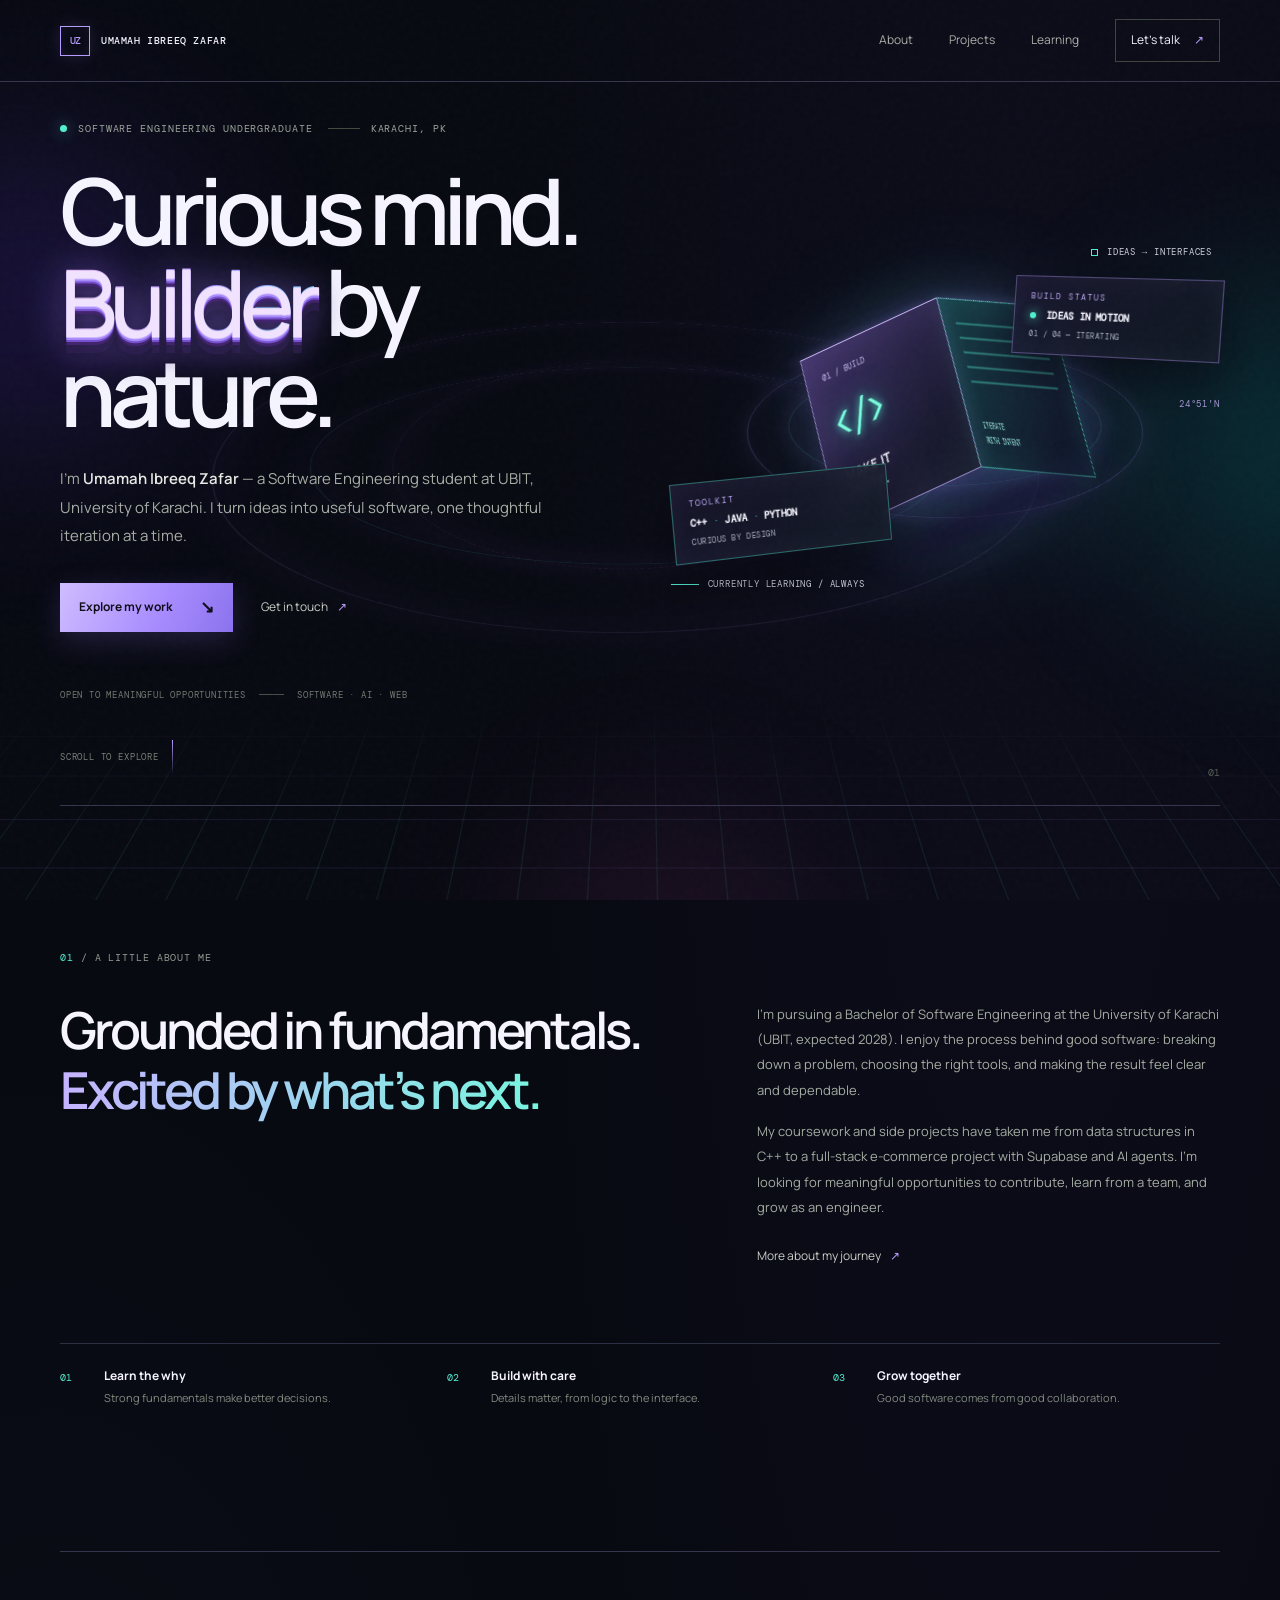
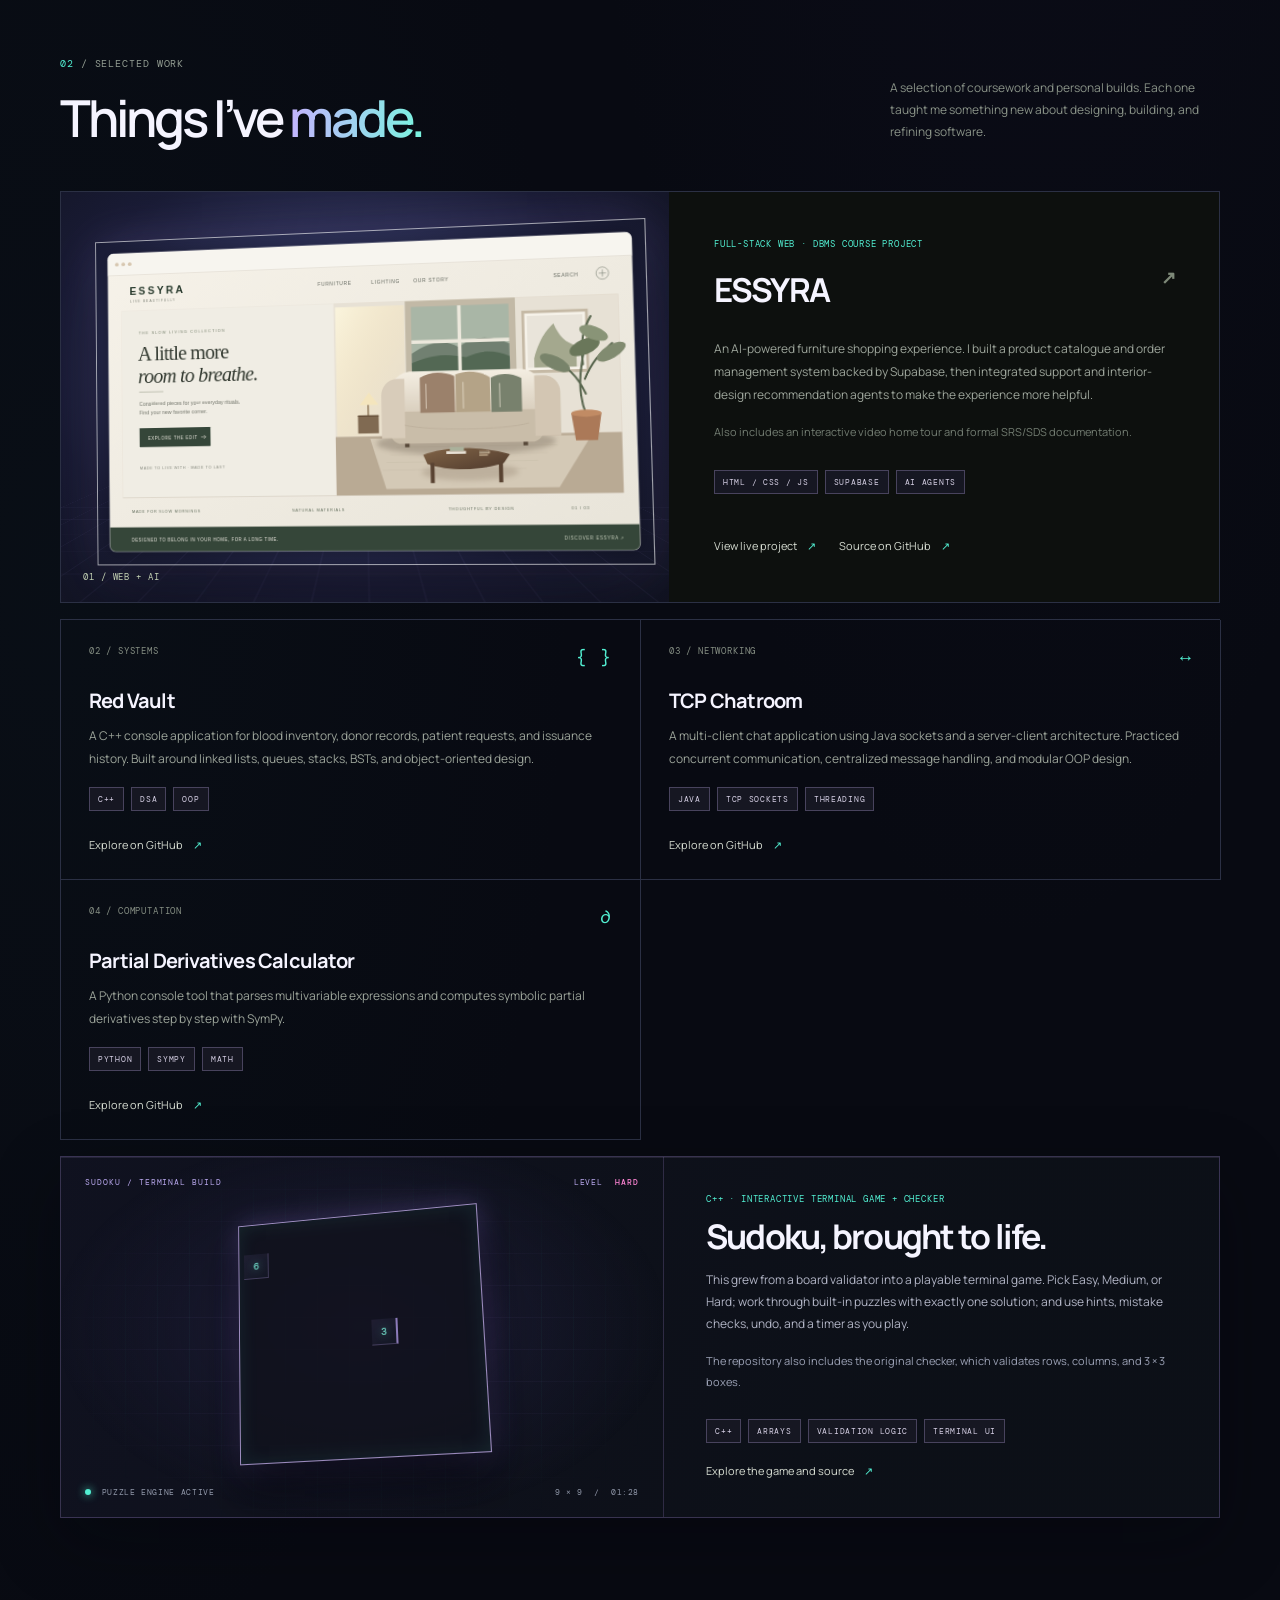
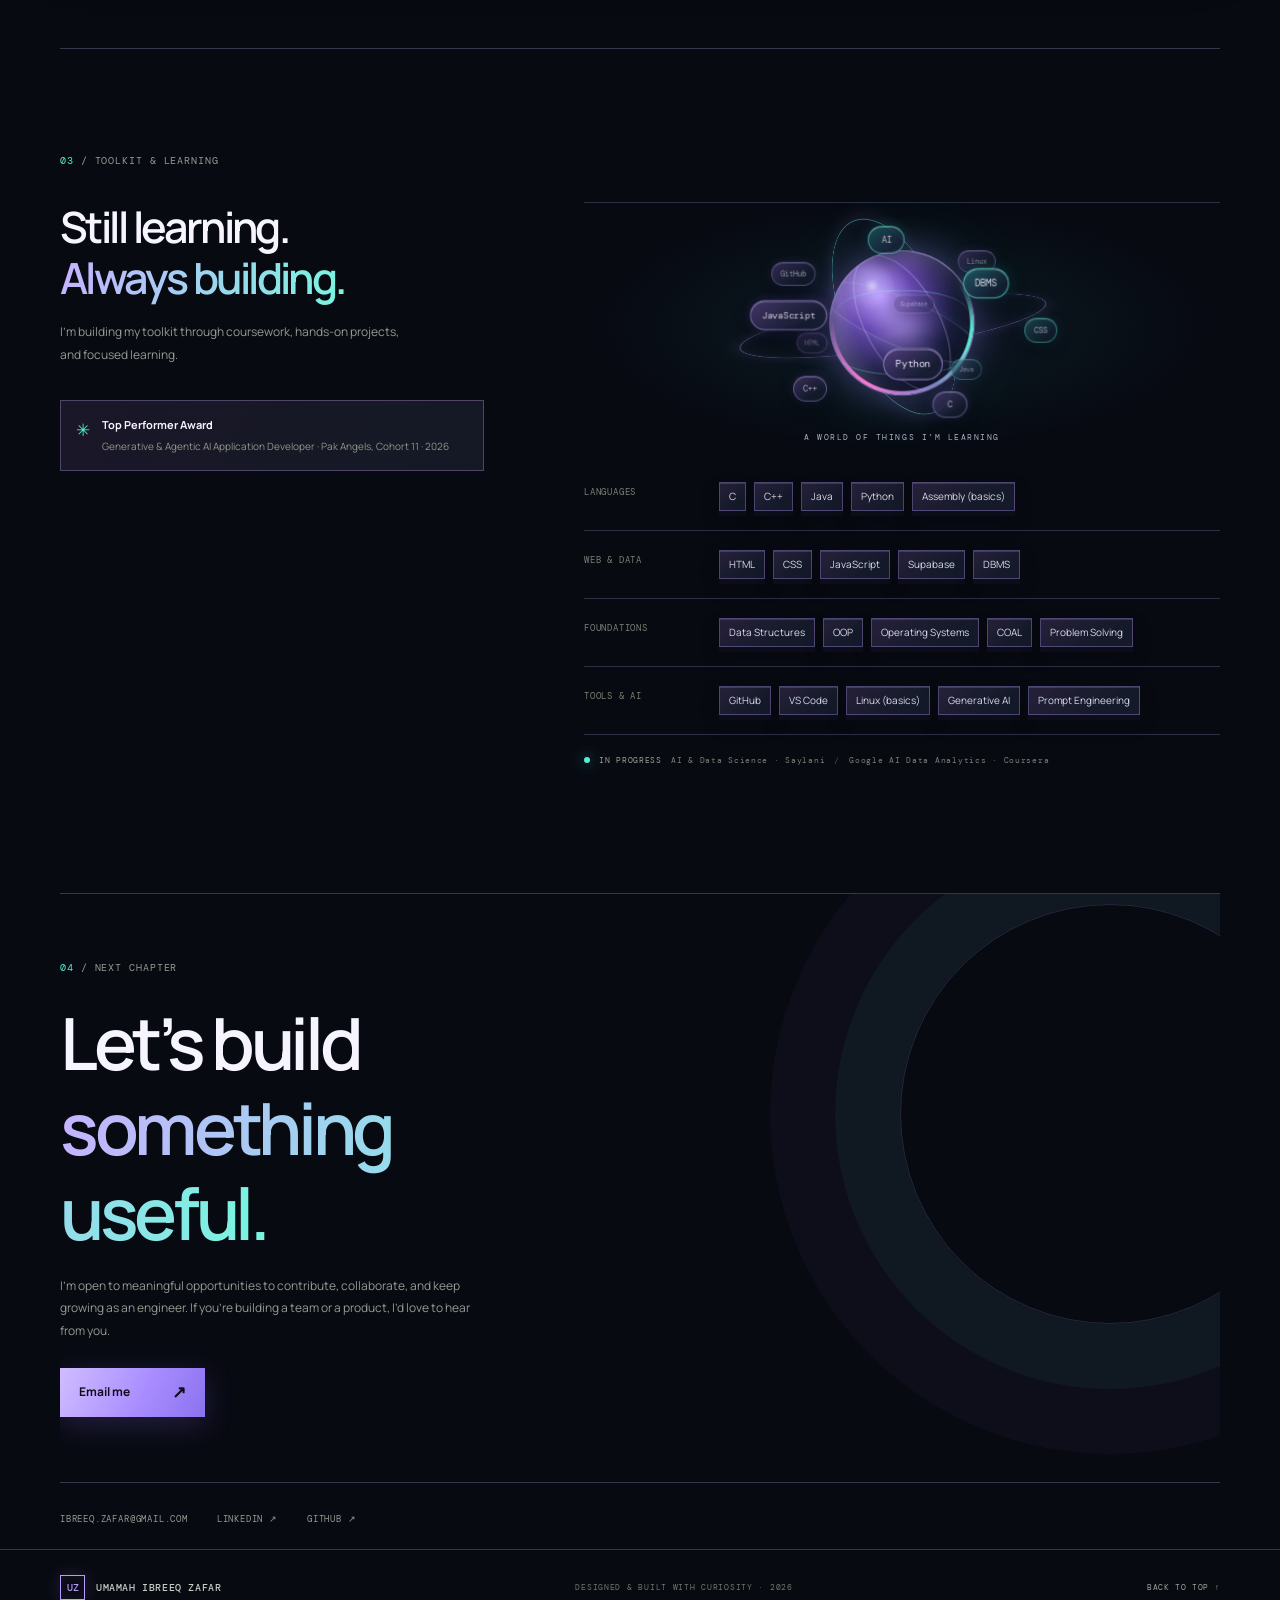
==== commit 905b7c7e: "Animate README banner and polish 3D hero text" ====
--- a/umamahibreeq.html
+++ b/umamahibreeq.html
@@ -13,7 +13,7 @@
   <link rel="preconnect" href="https://fonts.gstatic.com" crossorigin>
   <link href="https://fonts.googleapis.com/css2?family=DM+Mono:wght@400;500&family=Manrope:wght@400;500;600;700;800&display=swap" rel="stylesheet">
   <link rel="stylesheet" href="styles.css">
-  <link rel="stylesheet" href="effects.css">
+  <link rel="stylesheet" href="effects.css?v=20261127-2">
 </head>
 <body>
   <div class="ambient-scene" aria-hidden="true">
--- a/effects.css
+++ b/effects.css
@@ -80,11 +80,17 @@
   box-shadow: 0 0 15px #52efd2aa;
 }
 .outline-word {
-  background: linear-gradient(100deg, #d3c4ff 0%, #9b82ff 38%, #59f4d5 95%);
+  display: inline-block;
+  position: relative;
+  background: linear-gradient(100deg, #f1c5ff 0%, #a98aff 18%, #66cfff 38%, #60f5d9 56%, #ff83d6 77%, #ffe48b 100%);
+  background-size: 300% 100%;
   background-clip: text;
   -webkit-background-clip: text;
   color: transparent;
-  filter: drop-shadow(0 0 24px #9b82ff35);
+  background-position: 0% 50%;
+  filter: drop-shadow(0 0 19px #9b82ff70) drop-shadow(0 8px 0 #39205d88);
+  text-shadow: 0 1px 0 #f6eaffd9, 0 2px 0 #d4bdff, 0 4px 0 #a78bfa, 0 6px 0 #7650cf, 0 9px 0 #42246e, 0 13px 18px #04040db3;
+  animation: headline-spectrum 5.5s linear infinite, headline-depth 4s ease-in-out infinite;
 }
 .button-primary {
   color: #100d1a;
@@ -496,6 +502,8 @@
 
 @keyframes panel-float { 0%, 100% { translate: 0 0; } 50% { translate: 0 -8px; } }
 @keyframes core-pulse { 0%, 100% { scale: .92; opacity: .72; } 50% { scale: 1.08; opacity: 1; } }
+@keyframes headline-spectrum { from { background-position: 0% 50%; } to { background-position: 100% 50%; } }
+@keyframes headline-depth { 0%, 100% { filter: drop-shadow(0 0 16px #9b82ff45) drop-shadow(0 7px 0 #39205d70); } 50% { filter: drop-shadow(0 0 23px #52efd255) drop-shadow(0 9px 0 #39205d70); } }
 
 @media (max-width: 800px) { .panel-a { right: -13px; } .panel-b { left: -12px; } }
 @media (max-width: 600px) {
@@ -503,5 +511,6 @@
   .panel-b { bottom: 20px; left: -17px; scale: .82; }
 }
 @media (prefers-reduced-motion: reduce) {
-  .hero-art::before, .panel-a, .panel-b { animation: none !important; }
-}
+  .hero-art::before, .panel-a, .panel-b, .outline-word { animation: none !important; }
+  .outline-word { background-size: 100% 100%; }
+}
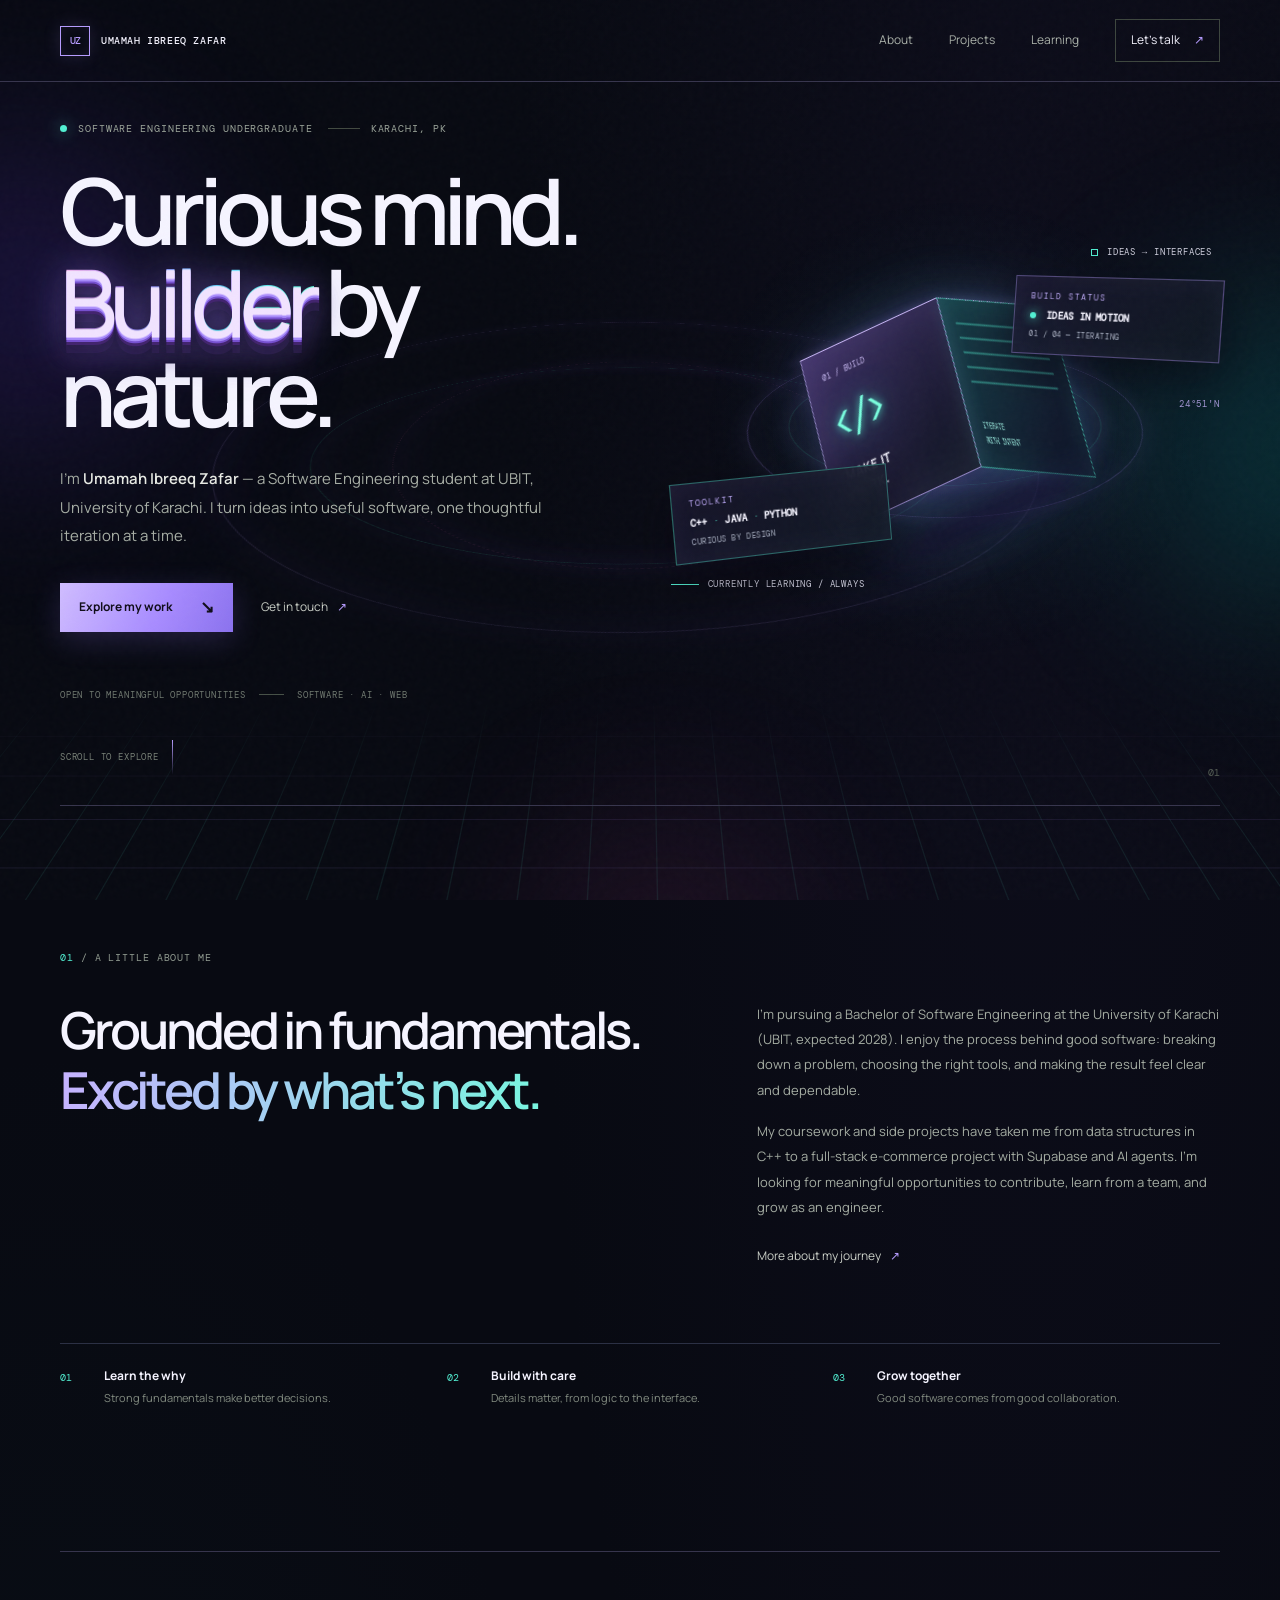
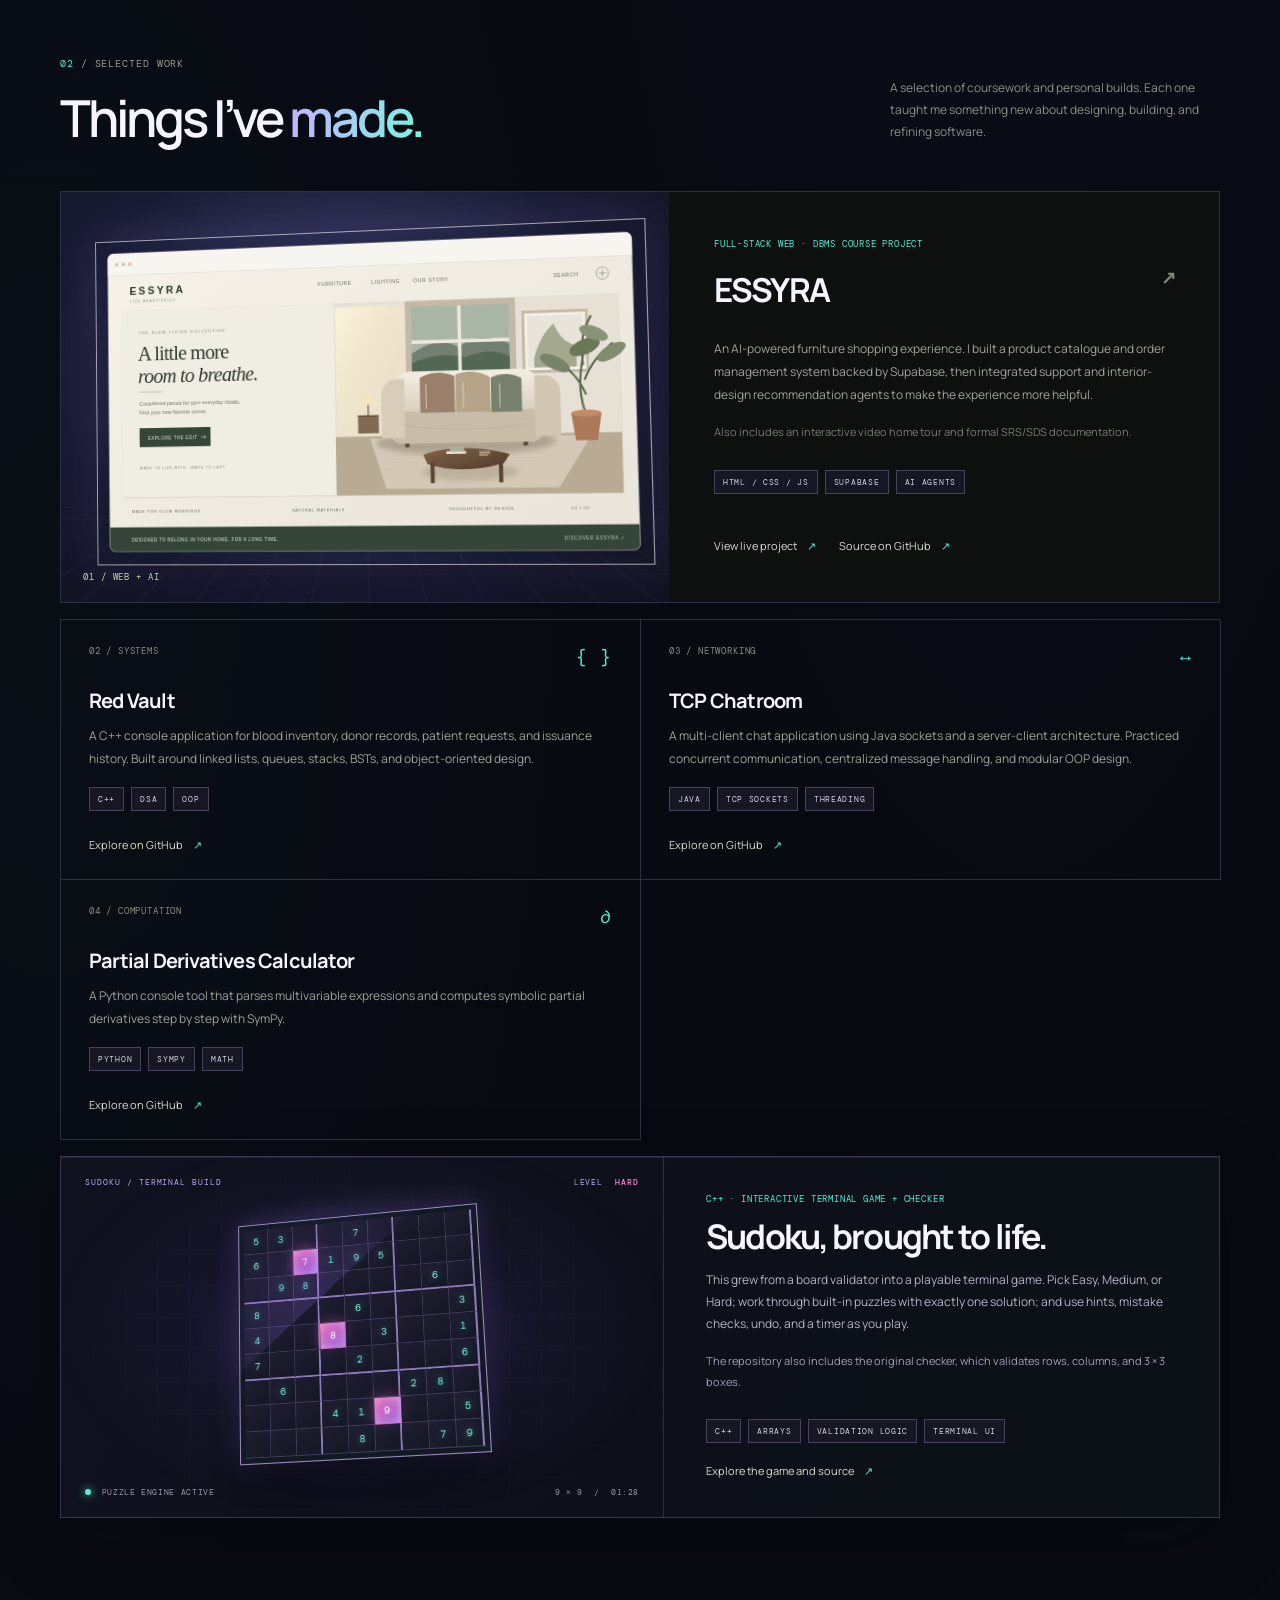
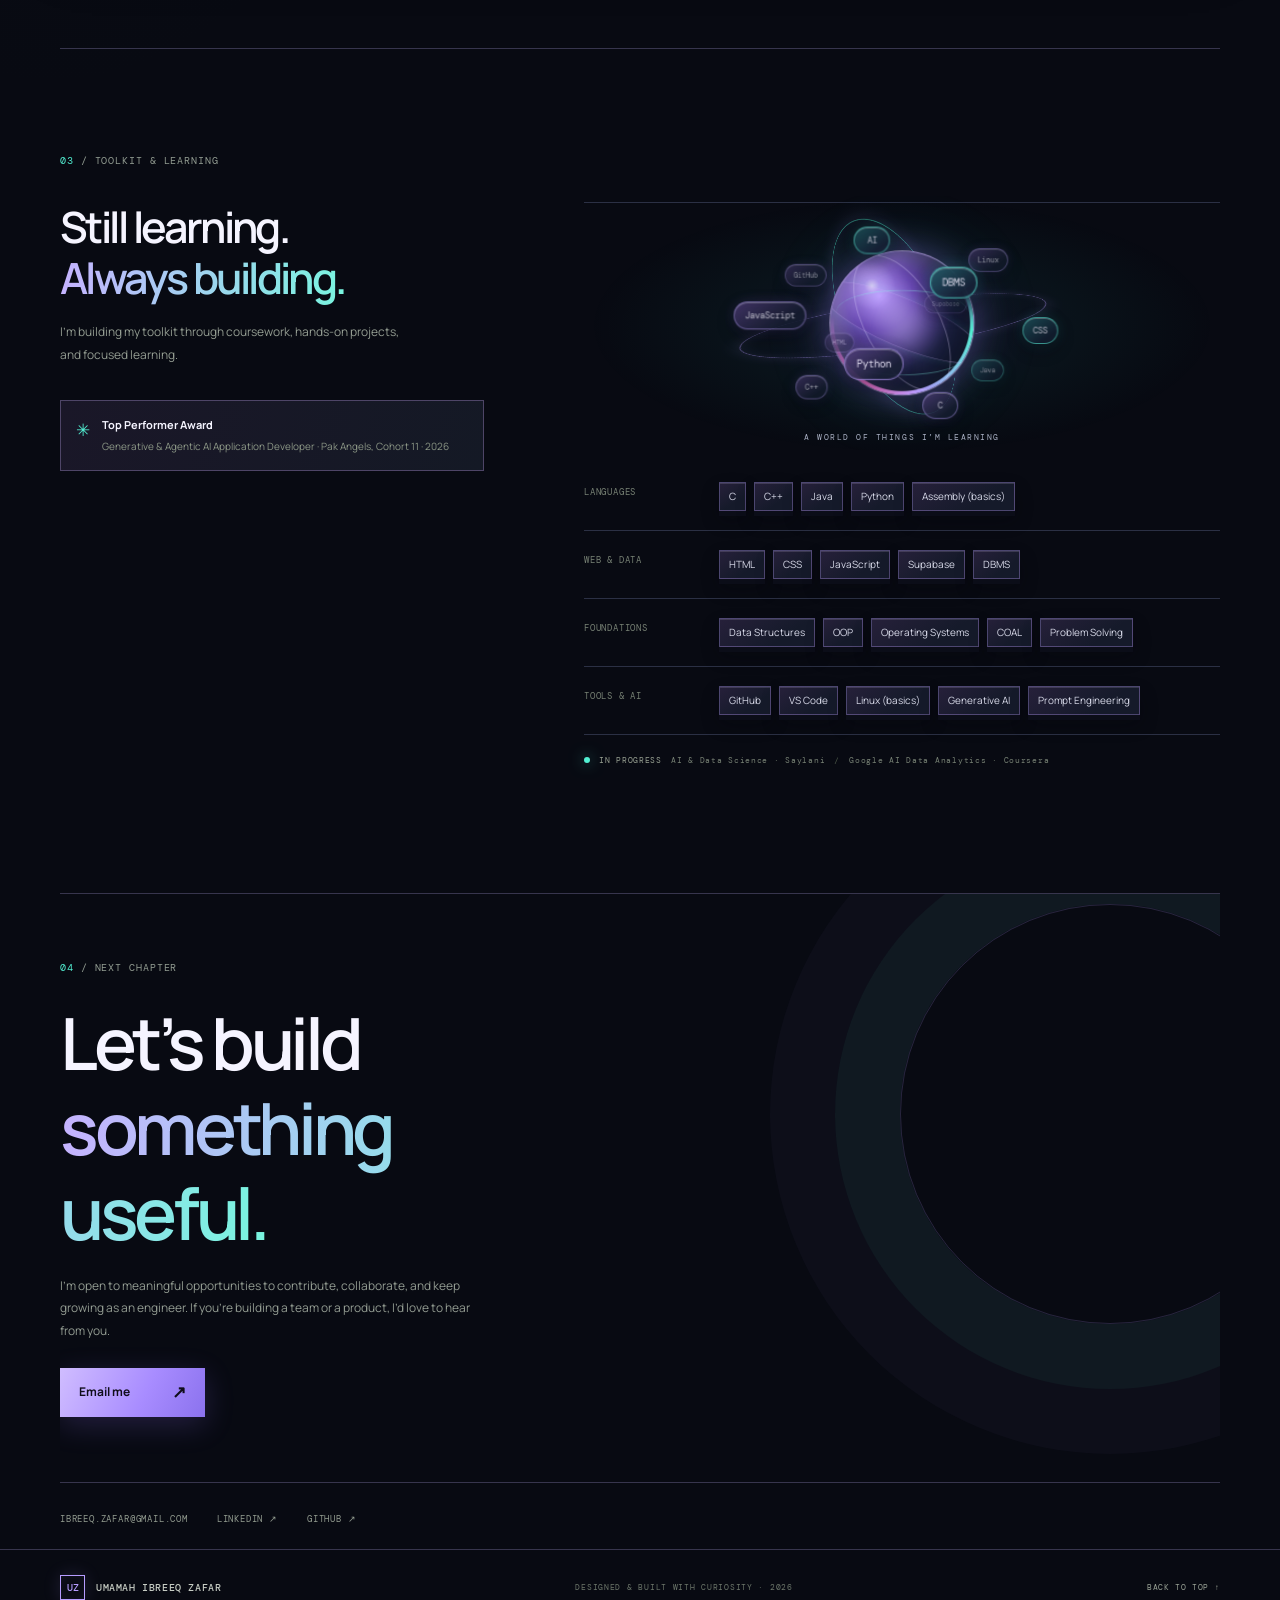
==== commit 132e698c: "Make the hero color sweep visible" ====
--- a/umamahibreeq.html
+++ b/umamahibreeq.html
@@ -13,7 +13,7 @@
   <link rel="preconnect" href="https://fonts.gstatic.com" crossorigin>
   <link href="https://fonts.googleapis.com/css2?family=DM+Mono:wght@400;500&family=Manrope:wght@400;500;600;700;800&display=swap" rel="stylesheet">
   <link rel="stylesheet" href="styles.css">
-  <link rel="stylesheet" href="effects.css?v=20261127-2">
+  <link rel="stylesheet" href="effects.css?v=20261127-3">
 </head>
 <body>
   <div class="ambient-scene" aria-hidden="true">
--- a/effects.css
+++ b/effects.css
@@ -82,15 +82,15 @@
 .outline-word {
   display: inline-block;
   position: relative;
-  background: linear-gradient(100deg, #f1c5ff 0%, #a98aff 18%, #66cfff 38%, #60f5d9 56%, #ff83d6 77%, #ffe48b 100%);
-  background-size: 300% 100%;
+  background: linear-gradient(105deg, #ffb8ef 0%, #a789ff 16%, #62dfff 33%, #65ffe0 50%, #ff85d9 68%, #ffe47a 84%, #ffb8ef 100%);
+  background-size: 200% 100%;
   background-clip: text;
   -webkit-background-clip: text;
   color: transparent;
   background-position: 0% 50%;
   filter: drop-shadow(0 0 19px #9b82ff70) drop-shadow(0 8px 0 #39205d88);
   text-shadow: 0 1px 0 #f6eaffd9, 0 2px 0 #d4bdff, 0 4px 0 #a78bfa, 0 6px 0 #7650cf, 0 9px 0 #42246e, 0 13px 18px #04040db3;
-  animation: headline-spectrum 5.5s linear infinite, headline-depth 4s ease-in-out infinite;
+  animation: headline-spectrum 3.6s linear infinite, headline-depth 4s ease-in-out infinite;
 }
 .button-primary {
   color: #100d1a;
@@ -511,6 +511,9 @@
   .panel-b { bottom: 20px; left: -17px; scale: .82; }
 }
 @media (prefers-reduced-motion: reduce) {
-  .hero-art::before, .panel-a, .panel-b, .outline-word { animation: none !important; }
-  .outline-word { background-size: 100% 100%; }
-}
+  .hero-art::before, .panel-a, .panel-b { animation: none !important; }
+  .outline-word {
+    background-size: 200% 100%;
+    animation: headline-spectrum 10s linear infinite !important;
+  }
+}
